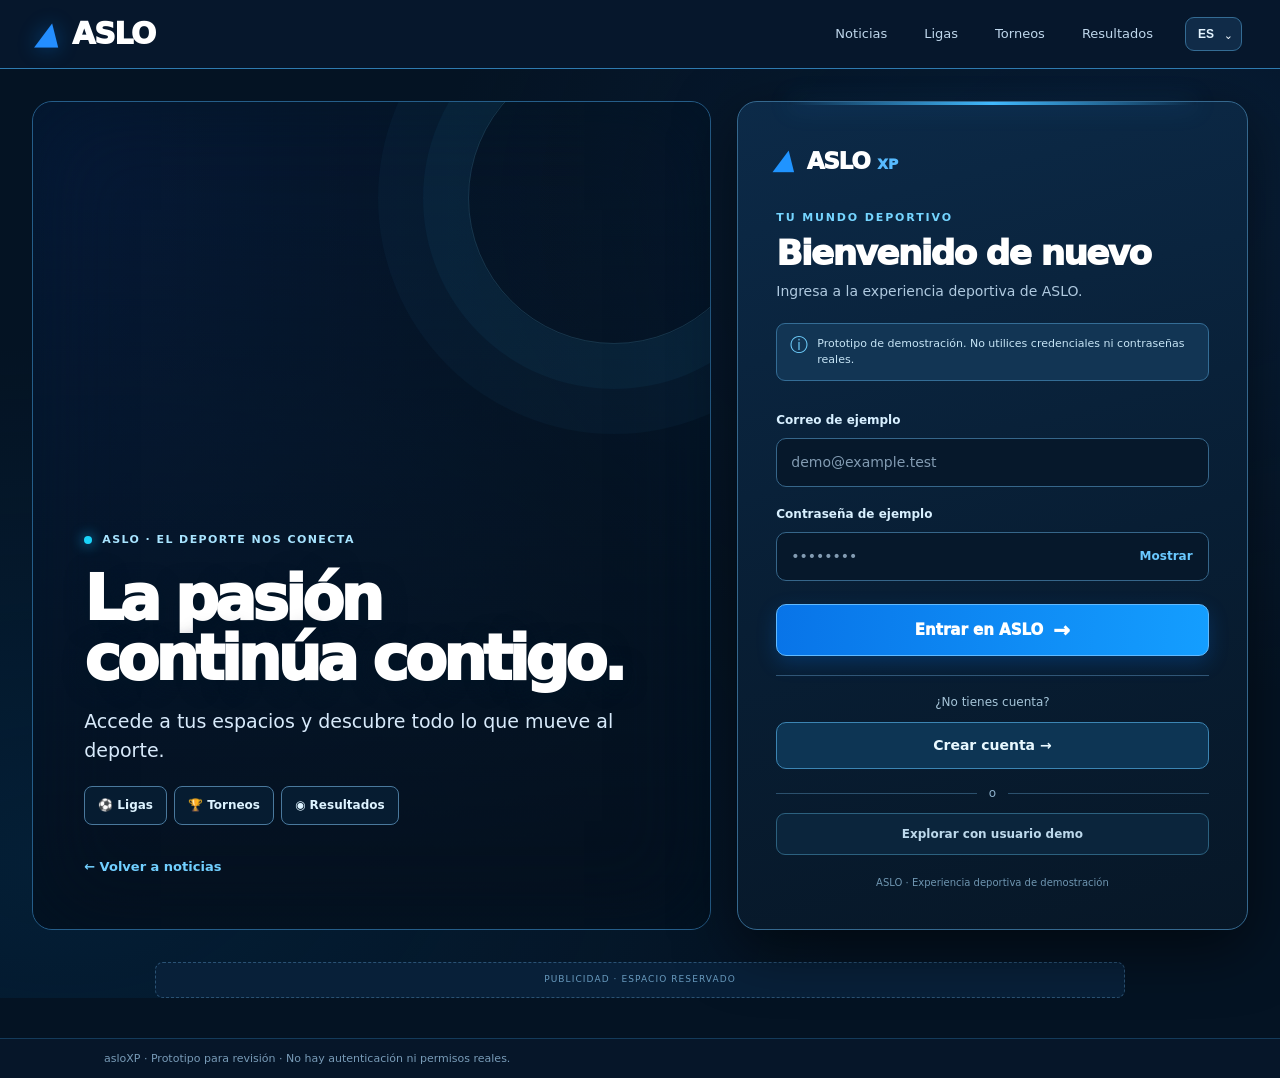
==== acceso.html @ 226b8634 "ui(auth): versionar menu publico unificado en acceso/registro" ====
<!DOCTYPE html><html lang="es"><head><meta charset="utf-8"><meta name="viewport" content="width=device-width,initial-scale=1"><meta name="theme-color" content="#0a1518"><title>asloXP · Iniciar sesión</title><link rel="stylesheet" href="assets/styles.css"><link rel="stylesheet" href="assets/preferences.css?v=6"><link rel="stylesheet" href="assets/auth-v7.css?v=7"></head><body data-page="acceso"><noscript>Este prototipo requiere JavaScript.</noscript><script src="assets/auth-v2.js?v=8"></script></body></html>
---- assets/styles.css ----
:root{color-scheme:dark;--bg:#0a1518;--panel:#15262a;--line:#314347;--muted:#acbec1;--green:#cbfc62;--text:#f7faf9}
*{box-sizing:border-box}body{margin:0;background:var(--bg);color:var(--text);font:15px/1.55 system-ui,-apple-system,Segoe UI,sans-serif}a{color:inherit;text-decoration:none}a:hover{color:var(--green)}button,input{font:inherit}button{cursor:pointer}button:focus-visible,a:focus-visible,input:focus-visible{outline:2px solid var(--green);outline-offset:3px}.shell{max-width:1120px;margin:auto;padding:0 24px}.sitehead{background:#101d20;border-bottom:1px solid var(--line)}.headrow{display:flex;align-items:center;gap:30px;min-height:72px}.brand{font-size:25px;font-weight:900;letter-spacing:-1.2px}.brand i{font-style:normal;color:var(--green)}nav{display:flex;gap:9px}nav a{padding:9px 14px;border-radius:10px;color:var(--muted)}nav a.sel,nav a:hover{color:var(--green);background:#2d412e}.guest{margin-left:auto;color:#bde3c5;font-size:12px;border:1px solid #466450;border-radius:40px;padding:6px 12px}.notice{background:#24352e;color:#ccdec9;padding:7px 0;font-size:12px}.notice b{color:var(--green)}h1,h2,h3{line-height:1.15;letter-spacing:-.03em}h1{font-size:clamp(34px,5vw,58px);margin:12px 0 18px}h2{font-size:27px;margin:0 0 8px}p{color:var(--muted)}.hero{background:radial-gradient(circle at 80% 45%,#294934,#111d20 62%);border-bottom:1px solid var(--line);padding:70px 0}.hero-grid{display:grid;grid-template-columns:1.1fr .9fr;gap:35px;align-items:center}.eyebrow{color:var(--green);font-size:12px;letter-spacing:.16em;font-weight:800;text-transform:uppercase}.hero p{max-width:560px;font-size:17px}.btn{display:inline-block;border:1px solid var(--line);padding:12px 18px;border-radius:12px;font-weight:800;margin:5px 9px 5px 0;background:#1a2a2e}.primary{background:var(--green);border-color:var(--green);color:#142018}.primary:hover{background:#e7ffa4;color:#142018}.score{background:#20382d;border:1px solid #4b7151;border-radius:22px;padding:27px;box-shadow:0 15px 45px #0005}.score .names{display:flex;align-items:center;justify-content:space-between;gap:12px;text-align:center;margin:23px 0}.score strong{font-size:52px;letter-spacing:-.1em;color:white}.score small{color:#bfd2c4}.section{padding:45px 0}.flexhead{display:flex;justify-content:space-between;gap:16px;align-items:end;margin-bottom:24px}.cards{display:grid;grid-template-columns:repeat(3,minmax(0,1fr));gap:18px}.card{display:block;background:var(--panel);border:1px solid var(--line);border-radius:18px;padding:23px;transition:background .15s}.card:hover{background:#20343a}.card h3{margin:8px 0;font-size:19px}.card p{font-size:14px;margin:0 0 15px}.chip{display:inline-block;border-radius:30px;background:#27442c;color:#caffbd;padding:5px 11px;font-size:12px;font-weight:800}.muted{color:var(--muted)}.link{color:var(--green);font-weight:800}.pagehead{padding:45px 0 23px}.crumb{color:var(--muted);font-size:13px;margin-bottom:18px}.crumb a{color:#d8e9e7}.searchbar{display:flex;flex-wrap:wrap;gap:9px;margin:18px 0 20px}.searchbar input{min-width:240px;flex:1;background:#18282c;border:1px solid #506466;border-radius:11px;padding:12px 16px;color:white}.filter{background:#1d2d30;border:1px solid var(--line);color:#c7d3d5;border-radius:24px;padding:9px 13px;font-size:13px}.filter.on{background:#355333;border-color:#71934c;color:var(--green)}.column{display:grid;grid-template-columns:1.4fr .8fr;gap:20px}.panel{background:var(--panel);border:1px solid var(--line);border-radius:17px;padding:23px}.item{display:block;padding:17px 0;border-bottom:1px solid var(--line)}.item:last-child{border-bottom:0}.item h3{margin:6px 0}.tabs{display:flex;gap:2px;border-bottom:1px solid var(--line);overflow:auto}.tabs a{padding:15px 21px;color:#adc2c0;white-space:nowrap}.tabs a.active{color:var(--green);border-bottom:3px solid var(--green)}.tablebox{overflow-x:auto;background:var(--panel);border:1px solid var(--line);border-radius:15px}.standings{border-collapse:collapse;width:100%;white-space:nowrap}.standings th,.standings td{text-align:left;border-bottom:1px solid var(--line);padding:14px}.standings th{font-size:12px;color:#bed0cc}.standings tr:last-child td{border:0}.standings .points{color:var(--green);font-weight:900}.match{display:flex;justify-content:space-between;align-items:center;gap:10px;padding:16px 0;border-bottom:1px solid var(--line)}.match:last-child{border:0}.match b{font-size:19px;color:white}.round{margin-bottom:19px}.foot{border-top:1px solid var(--line);padding:28px 0;color:#b4c9c6;font-size:13px;margin-top:40px}.statline{display:flex;gap:20px;flex-wrap:wrap;margin:18px 0}.statline span{padding:12px 17px;background:#233a35;border:1px solid var(--line);border-radius:12px}.intro{max-width:690px}.empty{border:1px dashed var(--line);border-radius:17px;padding:30px;text-align:center}
@media(max-width:820px){.cards{grid-template-columns:repeat(2,minmax(0,1fr))}.hero-grid,.column{grid-template-columns:1fr}.hero{padding:42px 0}}@media(max-width:560px){.shell{padding:0 16px}.cards{grid-template-columns:1fr}.guest{font-size:0;padding:8px}.guest:after{content:"●";font-size:12px}.headrow{gap:8px}.brand{font-size:21px}nav a{padding:9px;font-size:13px}.hero h1{font-size:38px}.score strong{font-size:35px}.flexhead{display:block}}


/* Registro y navegación por modos: prototipo público. */
.account-actions{display:flex;align-items:center;gap:10px;margin-left:auto;white-space:nowrap}
.loginlink{padding:10px 7px;font-weight:700}.registerlink,.userlink{border-radius:11px;padding:10px 14px;border:1px solid #759f63;font-weight:800;background:#20372b;color:#e8ffc9}.registerlink{background:var(--green);color:#142018}.registerlink:hover{color:#142018;background:#dfff91}.userlink:hover{background:#375444;color:#edffc7}.dot{display:inline-block;width:9px;height:9px;border-radius:100%;background:var(--green);margin-right:6px}.switch-label{color:#acc4ae;font-size:12px;margin-left:8px}.auth-layout{display:grid;grid-template-columns:1fr 440px;gap:55px;align-items:center;padding-top:66px;padding-bottom:68px}.auth-pitch h1{max-width:600px}.auth-pitch p{max-width:560px}.auth-illustration{margin-top:42px;display:flex;gap:16px;align-items:center;flex-wrap:wrap}.auth-illustration p{flex-basis:100%;font-size:13px}.role-illus{background:#203d31;border:1px solid #4b7151;border-radius:18px;padding:23px;font-size:27px}.auth-panel{background:var(--panel);border:1px solid var(--line);border-radius:20px;padding:32px;box-shadow:0 18px 50px #0003}.auth-panel h2{margin-top:12px}.auth-panel form{display:flex;flex-direction:column;gap:10px}.auth-panel label{font-size:13px;color:#d2e4de;font-weight:750;margin-top:11px}.auth-panel input{width:100%;background:#0c1b1d;border:1px solid #526969;color:#fafdf9;border-radius:10px;padding:13px 14px}.auth-panel input::placeholder{color:#72898a}.full{width:100%;text-align:center;margin:15px 0 0}.demo-button{background:#263d35;color:#e8f7e7}.fineprint{font-size:13px;line-height:1.6;color:#a9beb8}.or{display:flex;align-items:center;gap:12px;color:#a5bbb3;margin:16px 0 -4px}.or:before,.or:after{content:"";height:1px;background:var(--line);flex:1}.modes-view,.modeview{padding-bottom:58px}.mode-grid{display:grid;grid-template-columns:repeat(3,minmax(0,1fr));gap:16px;margin:22px 0 30px}.mode-tile{border:1px solid var(--line);background:#16292b;border-radius:18px;padding:24px;min-height:200px;display:flex;flex-direction:column;align-items:flex-start}.mode-tile:hover{border-color:#91b966;background:#203b32}.mode-tile h3{margin:13px 0 6px;font-size:22px}.mode-tile p{margin:0 0 18px;font-size:14px}.mode-tile .link{margin-top:auto}.mode-icon{background:#2b482f;color:var(--green);display:inline-flex;min-width:48px;height:48px;justify-content:center;align-items:center;border-radius:14px;font-size:24px}.other-modes{border-top:1px solid var(--line);padding-top:28px;margin-top:10px}.role-tags{display:flex;flex-wrap:wrap;gap:12px;margin-top:20px}.role-tag{background:#162529;border:1px solid #304246;border-radius:10px;padding:10px 13px;color:#cfddda;font-weight:650}.role-tag small{font-weight:400;color:#9cafaf}.account-bottom{border-top:1px solid var(--line);padding-top:22px;display:flex;gap:10px;align-items:center;flex-wrap:wrap;margin-top:32px}.mode-workspace{border-top:1px solid var(--line);padding-top:34px}.mode-promises .mode-tile{min-height:150px}.preview-tile{opacity:.78}.preview-tile:hover{border-color:var(--line);background:#16292b}.preview-tile h3{font-size:19px}.exit-btn{margin-left:auto}
@media(max-width:950px){.auth-layout{grid-template-columns:1fr 380px;gap:25px}.mode-grid{grid-template-columns:repeat(2,minmax(0,1fr))}.switch-label{display:none}}
@media(max-width:730px){.auth-layout{grid-template-columns:1fr;gap:18px;padding-top:35px}.auth-illustration{display:none}.auth-panel{max-width:520px}.mode-grid{grid-template-columns:1fr 1fr}.headrow{flex-wrap:wrap;gap:8px;justify-content:space-between;padding-top:10px;padding-bottom:10px}.publicnav{order:3;width:100%}.account-actions{margin-left:0}.registerlink,.userlink{padding:8px 10px}.loginlink{padding:6px}}
@media(max-width:520px){.mode-grid{grid-template-columns:1fr}.mode-tile{min-height:160px}.auth-panel{padding:23px}.headrow .brand{font-size:20px}.loginlink,.registerlink,.userlink{font-size:12px}.account-bottom{align-items:stretch;flex-direction:column}}
---- assets/preferences.css ----
/* User account and user preferences */
.sr-only{position:absolute!important;width:1px;height:1px;padding:0;margin:-1px;overflow:hidden;clip:rect(0,0,0,0);white-space:nowrap;border:0}
.account-actions{display:flex;align-items:center;gap:12px;margin-left:auto;min-width:0}
.header-lang select{appearance:none;cursor:pointer;background:#213437;color:#e3f4ec;border:1px solid #456367;border-radius:11px;padding:9px 26px 9px 12px;font-size:12px;font-weight:800}
.header-lang{position:relative}.header-lang:after{position:absolute;right:9px;top:10px;pointer-events:none;content:"⌄";font-size:11px}
.loginlink{padding:10px 5px;white-space:nowrap;font-weight:800}.registerlink{border-radius:11px;padding:10px 14px;background:var(--green);color:#142018!important;white-space:nowrap;font-weight:850}.registerlink:hover{background:#dcff91}
.account-menu{position:relative;min-width:0}.account-trigger{list-style:none;display:flex;align-items:center;gap:9px;padding:6px 10px;background:#20312f;border:1px solid #456158;border-radius:12px;cursor:pointer;max-width:260px}
.account-trigger::-webkit-details-marker{display:none}.account-trigger:hover{background:#304c42}.account-trigger-copy{min-width:0;display:flex;flex-direction:column;text-align:left}.account-trigger-copy strong{overflow:hidden;text-overflow:ellipsis;white-space:nowrap;font-size:13px;max-width:145px}.account-trigger-copy small{color:#bfd4c6;font-size:11px}.avatar{width:38px;height:38px;min-width:38px;display:inline-grid;place-items:center;border-radius:12px;background:#bde96b;color:#172719;font-size:18px;font-weight:900}
.account-popover{position:absolute;top:calc(100% + 10px);right:0;z-index:30;min-width:260px;max-width:90vw;background:#192a2d;border:1px solid #45615c;border-radius:16px;box-shadow:0 18px 60px #0009;padding:8px}.account-popover a,.account-popover button{display:block;text-align:left;padding:11px 13px;border:0;border-radius:10px;width:100%;background:transparent;color:#f0f6f2;font-size:14px;cursor:pointer}.account-popover a:hover,.account-popover button:hover{background:#29433c;color:var(--green)}.account-popover .logout-option{color:#ffcece;border-top:1px solid #40524e;border-radius:0;margin-top:6px}.popover-title{padding:10px;display:flex;gap:11px;align-items:center;border-bottom:1px solid #3a504b;margin-bottom:4px}.popover-title div{display:flex;flex-direction:column;min-width:0}.popover-title strong{overflow:hidden;text-overflow:ellipsis;white-space:nowrap}.popover-title small{font-size:12px;color:#b9c9c4}
.auth-layout{display:grid;grid-template-columns:minmax(0,1fr) 440px;gap:55px;align-items:center;padding-top:65px;padding-bottom:70px}.auth-pitch p{max-width:520px}.auth-illustration{margin-top:45px;display:flex;gap:14px;align-items:center;flex-wrap:wrap}.auth-illustration p{flex-basis:100%;font-size:13px}.role-illus{font-size:28px;background:#1e3832;border:1px solid #4c755e;border-radius:16px;padding:23px}.auth-panel,.settings-main{border:1px solid var(--line);border-radius:18px;background:var(--panel);padding:30px}.auth-panel form{display:flex;flex-direction:column;gap:10px}.auth-panel label,.settings-main label{font-weight:750;font-size:13px;margin-top:12px}.auth-panel input,.settings-main input[type=text],.settings-main input:not([type]){width:100%;background:#0a1b1e;border:1px solid #516b6c;color:#f3fff8;border-radius:10px;padding:12px}.auth-panel input::placeholder{color:#8fa3a3}.full{width:100%;text-align:center;margin:12px 0 0}.fineprint{font-size:13px;line-height:1.6;color:var(--muted)}.demo-button{background:#27443d}.or{display:flex;align-items:center;gap:13px;color:var(--muted);margin:15px 0}.or:before,.or:after{content:"";height:1px;background:var(--line);flex:1}
.modes-view,.modeview,.settings-shell{padding-bottom:50px}.mode-grid{display:grid;grid-template-columns:repeat(3,minmax(0,1fr));gap:17px;margin:20px 0 28px}.mode-tile{border-radius:17px;background:var(--panel);border:1px solid var(--line);padding:22px;display:flex;flex-direction:column;min-height:182px;align-items:flex-start}.mode-tile:hover{background:#263e39;border-color:#89aa66}.mode-tile h3{margin:12px 0 6px;font-size:21px}.mode-tile p{margin:0 0 14px}.mode-tile .link{margin-top:auto}.mode-icon{background:#355139;color:var(--green);border-radius:12px;padding:12px;min-width:48px;text-align:center;font-size:22px}.other-modes{border-top:1px solid var(--line);padding-top:27px}.role-tags{display:flex;gap:9px;flex-wrap:wrap;margin-top:20px}.role-tag{padding:9px 12px;border:1px solid var(--line);border-radius:10px;background:var(--panel);font-weight:650}.role-tag small{color:var(--muted)}.account-bottom{border-top:1px solid var(--line);margin-top:30px;padding-top:22px;display:flex;gap:10px;align-items:center;flex-wrap:wrap}.mode-workspace{border-top:1px solid var(--line);padding-top:28px}.mode-promises .mode-tile{min-height:145px}.preview-tile{opacity:.79}.preview-tile:hover{border-color:var(--line);background:var(--panel)}
.settings-grid{display:grid;grid-template-columns:235px minmax(0,1fr);gap:22px;margin-bottom:50px}.settings-tabs{display:flex;flex-direction:column;gap:6px}.settings-tabs a{padding:15px 18px;border-radius:13px;border:1px solid transparent;display:flex;justify-content:space-between;align-items:center}.settings-tabs a.selected{background:#274438;border-color:#557c59;color:var(--green)}.settings-main{min-height:360px}.settings-main h2{margin-top:11px}.profile-preview{display:flex;gap:14px;align-items:center;background:#1e3330;border:1px solid #354f49;border-radius:14px;padding:15px;margin:20px 0}.profile-preview div{display:flex;flex-direction:column}.profile-preview small{color:var(--muted)}.avatar.large{width:54px;height:54px;font-size:23px}.settings-main form{max-width:400px;display:flex;flex-direction:column;gap:8px}.pref-choices{display:grid;gap:11px;border:0;padding:16px 0;margin:0}.pref-choices legend{font-weight:800}.pref-option{display:flex;align-items:center;gap:11px;border:1px solid var(--line);border-radius:13px;padding:16px;cursor:pointer;background:#203431}.pref-option:has(input:checked){border-color:#bbef74;background:#304936}.pref-option input{accent-color:#9ad54a;width:18px;height:18px}.security-warning{background:#382d2c;border:1px solid #755148;border-radius:12px;padding:15px;color:#ffd6be;margin:20px 0}.security-line{display:flex;justify-content:space-between;align-items:center;gap:15px;padding:18px 0;border-bottom:1px solid var(--line)}.security-line p{margin:6px 0 0}.security-line button{border:1px solid var(--line);border-radius:9px;background:#253438;padding:9px;color:#9eadad;cursor:not-allowed}.settings-main #pref-feedback{font-size:13px;color:var(--green);margin-top:14px}
/* Light palette overrides for the existing static demo */
html[data-theme=light]{color-scheme:light;--bg:#f4f7f4;--panel:#fff;--line:#cbd8d0;--muted:#546a64;--green:#1a7040;--text:#132e26}
html[data-theme=light] body{background:var(--bg);color:var(--text)}
html[data-theme=light] p,html[data-theme=light] .muted,html[data-theme=light] .fineprint{color:#546a64}
html[data-theme=light] .sitehead{background:#fff;border-color:#d6e0d8}
html[data-theme=light] .notice{background:#e4f1e8;color:#3f5a4b}
html[data-theme=light] nav a,html[data-theme=light] .crumb,html[data-theme=light] .crumb a{color:#355549}
html[data-theme=light] nav a.sel,html[data-theme=light] nav a:hover{background:#e0eedf;color:#125c32}
html[data-theme=light] .card:hover,html[data-theme=light] .mode-tile:hover{background:#e8f3ec}
html[data-theme=light] .hero{background:radial-gradient(circle at 80% 45%,#d9f1dc,#eef5ef 65%);border-color:#cbd8d0}
html[data-theme=light] .score{background:#e1f1e5;border:1px solid #a2c7ab;box-shadow:0 15px 45px #17492c15}
html[data-theme=light] .score strong,html[data-theme=light] .match b{color:#173b2b}
html[data-theme=light] .score small,html[data-theme=light] .role-tag{color:#38594a}
html[data-theme=light] .chip{background:#e0f0d7;color:#286335}
html[data-theme=light] .btn{background:#fff;color:#205d3b;border-color:#b7cfc1}
html[data-theme=light] .btn.primary,html[data-theme=light] .registerlink{background:#176d3c;color:#fff!important}
html[data-theme=light] .btn.primary:hover,html[data-theme=light] .registerlink:hover{background:#155a34}
html[data-theme=light] .link,html[data-theme=light] .eyebrow{color:#176d3c}
html[data-theme=light] .account-trigger{background:#edf4ed;color:#183a28;border-color:#bfd0c2}
html[data-theme=light] .account-trigger:hover{background:#dcebdd}
html[data-theme=light] .account-trigger-copy small{color:#566f5e}
html[data-theme=light] .account-popover{background:#fff;border-color:#ccd8ce;box-shadow:0 20px 70px #20492b29}
html[data-theme=light] .account-popover a,html[data-theme=light] .account-popover button{color:#224936}
html[data-theme=light] .account-popover a:hover,html[data-theme=light] .account-popover button:hover{background:#edf5ec}
html[data-theme=light] .account-popover .logout-option{color:#a03232;border-color:#d5ded7}
html[data-theme=light] .popover-title{border-color:#d5ded7}
html[data-theme=light] .popover-title small{color:#617568}
html[data-theme=light] .header-lang select{background:#fff;color:#214c33;border-color:#bfd1c4}
html[data-theme=light] .avatar{background:#176d3c;color:white}
html[data-theme=light] .auth-panel input,html[data-theme=light] .settings-main input[type=text]{background:#f8fbf8;border-color:#b5cbbd;color:#1c3428}
html[data-theme=light] .auth-panel input::placeholder{color:#637a6d}
html[data-theme=light] .role-illus,html[data-theme=light] .mode-icon{background:#e1efe5;color:#186c3e;border-color:#b3d3b6}
html[data-theme=light] .role-tag,html[data-theme=light] .profile-preview,html[data-theme=light] .pref-option{background:#f5faf5;color:#214b32;border-color:#cedfd0}
html[data-theme=light] .pref-option:has(input:checked){background:#e1f4df;border-color:#18834b}
html[data-theme=light] .settings-tabs a.selected{background:#e1f0e4;color:#176b3e;border-color:#accbb4}
html[data-theme=light] .security-warning{background:#fff0e6;color:#87452e;border-color:#e3c7b8}
html[data-theme=light] .security-line button{background:#e9efea;color:#66766b}
html[data-theme=light] .searchbar input{background:#fff;color:#173526;border-color:#b7ccbc}
html[data-theme=light] .filter{background:#fff;color:#3c5847;border-color:#cbd8d0}
html[data-theme=light] .filter.on{background:#ddefd9;border-color:#8dbb8e;color:#205a30}
html[data-theme=light] .foot{border-color:#d7e3d8;color:#536c5b}
html[data-theme=light] .standings th,html[data-theme=light] .standings td{border-color:#dee8e0;color:#344d40}
html[data-theme=light] .standings .points{color:#147642}
html[data-theme=light] .statline span{background:#edf6ef;border-color:#c1d4c5}
@media(max-width:950px){.mode-grid{grid-template-columns:repeat(2,minmax(0,1fr))}.auth-layout{grid-template-columns:1fr 380px;gap:24px}.account-trigger-copy{display:none}}
@media(max-width:760px){.headrow{flex-wrap:wrap;gap:8px;padding-top:8px;padding-bottom:8px}.publicnav{order:3;width:100%;justify-content:flex-start}.account-actions{margin-left:auto}.settings-grid{grid-template-columns:1fr}.settings-tabs{flex-direction:row;overflow:auto;gap:4px}.settings-tabs a{flex-shrink:0;padding:10px 14px}.auth-layout{grid-template-columns:1fr;gap:24px;padding:28px 0}.auth-illustration{display:none}}
@media(max-width:530px){.shell{padding-left:14px;padding-right:14px}.mode-grid{grid-template-columns:1fr}.auth-panel,.settings-main{padding:20px}.registerlink,.loginlink{padding:8px;font-size:12px}.account-trigger{padding:4px;gap:4px}.account-trigger .avatar{height:31px;width:31px;min-width:31px}.header-lang select{padding:7px 24px 7px 8px}.account-actions{gap:6px}.security-line{align-items:flex-start;flex-direction:column}.settings-tabs{margin-right:-14px}}

/* Account conversion: registration is intentionally offered inside sign-in, not in the public header. */
.auth-create-account{margin-top:20px;padding-top:18px;border-top:1px solid var(--line);display:flex;flex-direction:column;gap:8px}
.auth-create-account .fineprint{margin:0}
.auth-register-btn{display:inline-flex;align-items:center;justify-content:center;min-height:44px;width:100%;border:1px solid #72b698;border-radius:11px;background:#1b3e37;color:#e8fff0;font-size:14px;font-weight:850;text-decoration:none}
.auth-register-btn:hover{background:#285d4a;color:#fff}
html[data-theme=light] .auth-register-btn{border-color:#49966f;background:#e5f2e9;color:#1b623b}
html[data-theme=light] .auth-register-btn:hover{background:#d4e9da;color:#14522e}
---- assets/auth-v7.css ----
/* ASLO sports design system — isolated authentication screens (v7).
   Public login/registration use the same cinematic navy/blue visual language as visitor pages.
   Forms are demo-only; no authentication backend is installed. */
body.aslo-auth-v7{
  --auth-bg:#051326;--auth-panel:#0a2038;--auth-border:#2a5a83;--auth-blue:#128aff;--auth-soft:#b5cee2;
  background:#041323;color:#f2faff;color-scheme:dark;
}
body.aslo-auth-v7 .sitehead{
  background:#06172c;border-bottom:1px solid #2e7bb0;position:relative;z-index:15;
}
body.aslo-auth-v7 .sitehead .headrow{max-width:1450px;min-height:68px;gap:18px;padding:8px clamp(16px,3vw,38px)}
body.aslo-auth-v7 .sitehead .brand{
  font-size:clamp(24px,2.5vw,30px);font-weight:920;letter-spacing:-.045em;color:#fff;
  white-space:nowrap;
}
body.aslo-auth-v7 .sitehead .brand:hover{color:white}
.aslo-auth-header-icon{color:#248eff;display:inline-block;transform:skew(-14deg);margin-right:4px;font-size:29px;text-shadow:0 0 20px #008bff66}
body.aslo-auth-v7 .sitehead .publicnav{margin-left:auto}
body.aslo-auth-v7 .sitehead .publicnav a{color:#bfd7ec;background:transparent;font-size:13px}
body.aslo-auth-v7 .sitehead .publicnav a:hover{color:#fff;background:#184468}
body.aslo-auth-v7 .sitehead .account-actions{margin-left:0}
body.aslo-auth-v7 .sitehead .loginlink{display:none}
body.aslo-auth-v7 .header-lang select{background:#102b48;border:1px solid #346c94;color:#e4f4ff;border-radius:9px}
body.aslo-auth-v7 .notice{display:none}
body.aslo-auth-v7 main{min-height:calc(100vh - 140px);background:radial-gradient(ellipse at 90% 15%,#12386848,transparent 44%),radial-gradient(ellipse at 5% 85%,#03416f3f,transparent 46%),#041323}
body.aslo-auth-v7 .foot{background:#061629;border-top:1px solid #143b5b;color:#789bb7;padding:11px 0}
body.aslo-auth-v7 .foot .shell{font-size:11px}
.aslo-auth-stage{
  width:min(1490px,100%);min-height:min(770px,calc(100svh - 125px));margin:auto;
  padding:clamp(16px,2.5vw,35px);display:grid;
  grid-template-columns:minmax(0,1.05fr) minmax(390px,.79fr);
  gap:clamp(14px,2vw,28px);align-items:stretch;
}
.aslo-auth-scene{
  position:relative;isolation:isolate;overflow:hidden;border:1px solid #255d89;
  border-radius:20px;min-height:650px;display:flex;align-items:flex-end;padding:clamp(26px,4vw,58px);
  background-image:linear-gradient(180deg,#04112213 10%,#0514257a 40%,#04101eF5 97%),
    linear-gradient(90deg,#071e43b0,transparent 82%),
    url('https://images.unsplash.com/photo-1522778119026-d647f0596c20?auto=format&fit=crop&w=1500&q=82');
  background-size:cover;background-position:center;
}
.aslo-auth-scene:before{
  content:"";position:absolute;inset:0;z-index:-1;pointer-events:none;
  box-shadow:inset 0 0 90px #001526a0;
}
.aslo-auth-scene:after{
  content:"";position:absolute;right:-50px;top:-50px;width:290px;height:290px;border:1px solid #6fd2ff2b;border-radius:50%;
  box-shadow:0 0 0 45px #38b4fc0c,0 0 0 90px #38b4fc09;
}
.aslo-auth-scene-inner{position:relative;z-index:1;width:min(620px,100%)}
.aslo-auth-kicker{display:inline-flex;align-items:center;gap:10px;letter-spacing:.13em;font-size:11px;color:#a8e4ff;font-weight:900;margin-bottom:20px}
.aslo-auth-kicker-dot{background:#1ad4fa;width:8px;height:8px;border-radius:50%;box-shadow:0 0 13px #13b7ff}
.aslo-auth-scene h1{font-size:clamp(42px,4.8vw,78px);line-height:.99;letter-spacing:-.064em;font-weight:1000;color:#fff;margin:0 0 17px;text-shadow:0 5px 22px #001526}
.aslo-auth-scene p{font-size:clamp(14px,1.5vw,19px);max-width:560px;line-height:1.5;color:#d8eafb;margin:0 0 22px}
.aslo-auth-scene-highlights{display:flex;gap:7px;flex-wrap:wrap}
.aslo-auth-scene-highlights span{display:inline-flex;align-items:center;gap:5px;background:#071f35dd;border:1px solid #4a799d;color:#ddf3ff;border-radius:8px;padding:9px 13px;font-size:12px;font-weight:780;backdrop-filter:blur(5px)}
.aslo-auth-back{display:inline-flex;margin-top:32px;align-items:center;font-size:13px;color:#71cfff!important;font-weight:840;gap:5px}
.aslo-auth-back:hover{text-decoration:underline}
.aslo-auth-card{
  background:linear-gradient(165deg,#0c2a48 0%,#081e34 55%,#071727 100%);
  border:1px solid #35688e;border-radius:20px;padding:clamp(24px,3vw,49px);
  align-self:center;box-shadow:0 18px 60px #0008;position:relative;
}
.aslo-auth-card:before{content:"";position:absolute;height:3px;left:10%;right:10%;top:0;background:linear-gradient(90deg,transparent,#41baff,transparent);box-shadow:0 0 24px #349cff6b}
.aslo-auth-brand{font-weight:940;font-size:23px;letter-spacing:-.055em;color:#fff;margin-bottom:28px}
.aslo-auth-brand-mark{font-size:26px;display:inline-block;margin-right:5px;color:#2094ff;transform:skew(-14deg)}
.aslo-auth-brand-suffix{color:#57bbff;font-size:14px;letter-spacing:0;margin-left:1px}
.aslo-auth-eyebrow{font-size:11px;color:#75d5ff;letter-spacing:.17em;font-weight:900;margin-bottom:9px}
.aslo-auth-card h2{font-size:clamp(28px,2.7vw,42px);line-height:1.06;letter-spacing:-.052em;color:#fff;font-weight:960;margin:0 0 10px}
.aslo-auth-description{font-size:14px;color:#afc9df;margin:0 0 20px}
.aslo-auth-demo-alert{display:flex;align-items:start;gap:9px;padding:12px 13px;background:#123554;border:1px solid #346d96;border-radius:9px;color:#c6e4f5;font-size:11px;line-height:1.45;margin-bottom:20px}
.aslo-auth-demo-alert span{font-size:18px;line-height:1;color:#70d1ff}
.aslo-auth-form{display:flex;flex-direction:column;gap:8px}
.aslo-auth-form>label{margin-top:10px;font-size:12px;font-weight:850;color:#d8f0ff}
.aslo-auth-form>input,.aslo-auth-password>input{
  display:block;min-height:49px;border:1px solid #36668a;border-radius:10px;width:100%;
  background:#06182b;color:#fff;padding:13px 14px;font-size:14px;outline:none;box-shadow:none;
}
.aslo-auth-form input::placeholder{color:#829bb2}
.aslo-auth-form input:focus-visible{border-color:#55bdff;box-shadow:0 0 0 3px #0d9dff27}
.aslo-auth-password{position:relative;display:flex;align-items:center}
.aslo-auth-password>input{padding-right:89px}
.aslo-auth-password button{position:absolute;right:7px;border:0;background:transparent;padding:9px;color:#6ac9ff;font-size:12px;font-weight:850;cursor:pointer}
.aslo-auth-password button:focus-visible{outline:2px solid #83d0ff;outline-offset:1px;border-radius:5px}
.aslo-auth-submit{
  width:100%;display:flex;align-items:center;justify-content:center;gap:10px;min-height:52px;
  margin-top:15px;background:linear-gradient(95deg,#0874e8,#149eff);border:1px solid #61baff;border-radius:10px;
  box-shadow:0 7px 20px #007af53b;color:#fff;font-size:15px;font-weight:940;cursor:pointer;
}
.aslo-auth-submit:hover{background:linear-gradient(95deg,#0964c4,#2da9fa);box-shadow:0 9px 24px #0089ff52}
.aslo-auth-submit span{font-size:20px}
.aslo-auth-alt{margin-top:19px;padding-top:17px;border-top:1px solid #315675}
.aslo-auth-alt p{margin:0 0 10px;font-size:12px;color:#a6c5d9;text-align:center}
.aslo-auth-secondary{
  display:flex;align-items:center;justify-content:center;min-height:47px;width:100%;background:#0d3554;color:#e9f9ff!important;
  font-size:14px;font-weight:890;text-decoration:none;border:1px solid #3c85b3;border-radius:10px;
}
.aslo-auth-secondary:hover{background:#154f7d;border-color:#6acbff}
.aslo-auth-demo-entry{margin-top:15px}
.aslo-auth-divider{display:flex;align-items:center;gap:12px;color:#8fb2cd;font-size:12px;margin-bottom:10px}
.aslo-auth-divider:before,.aslo-auth-divider:after{content:"";height:1px;background:#2b506d;flex:1}
.aslo-auth-demo-entry button{width:100%;border:1px solid #2c617f;border-radius:9px;padding:11px;background:#0b253c;color:#bdd9ec;font-size:12px;font-weight:780;cursor:pointer}
.aslo-auth-demo-entry button:hover{color:#fff;background:#184464}
.aslo-auth-card-footer{font-size:10px;text-align:center;color:#6f96b1;margin-top:20px}
.aslo-auth-safe-ad{width:min(970px,calc(100% - 40px));margin:0 auto 35px;padding:10px;border:1px dashed #2a5274;border-radius:8px;text-align:center;color:#699bbf;background:#082039;font-size:9px;letter-spacing:.12em}
body.aslo-auth-v7 a:focus-visible,body.aslo-auth-v7 button:focus-visible,body.aslo-auth-v7 select:focus-visible{outline:3px solid #9be3ff;outline-offset:2px}
@media(max-width:1000px){
 .aslo-auth-stage{grid-template-columns:minmax(0,.92fr) minmax(0,1fr);gap:13px;padding:15px}
 .aslo-auth-scene{min-height:620px;padding:22px;background-position:54% center}
 .aslo-auth-scene h1{font-size:clamp(36px,4vw,56px)}
 .aslo-auth-card{padding:26px}
}
@media(max-width:720px){
 body.aslo-auth-v7 .sitehead .headrow{min-height:56px;padding:7px 15px}
 body.aslo-auth-v7 .sitehead .brand{font-size:25px}
 body.aslo-auth-v7 .sitehead .publicnav{display:none}
 body.aslo-auth-v7 .sitehead .account-actions{margin-left:auto}
 body.aslo-auth-v7 .foot{padding:8px 0}
 .aslo-auth-stage{display:flex;flex-direction:column;min-height:0;padding:0 0 15px;gap:0}
 .aslo-auth-scene{
   min-height:177px;padding:24px 18px;border:0;border-radius:0 0 14px 14px;
   background-position:center 40%;background-image:linear-gradient(90deg,#041123d9,#071b3a5e),linear-gradient(0deg,#041123f7,transparent 90%),
     url('https://images.unsplash.com/photo-1522778119026-d647f0596c20?auto=format&fit=crop&w=900&q=70');
 }
 .aslo-auth-kicker{font-size:9px;margin-bottom:10px;letter-spacing:.1em}
 .aslo-auth-scene h1{font-size:clamp(29px,7.5vw,43px);letter-spacing:-.052em;line-height:1.04;margin-bottom:7px;max-width:350px}
 .aslo-auth-scene p{font-size:12px;line-height:1.4;margin-bottom:0;max-width:355px}
 .aslo-auth-scene-highlights,.aslo-auth-back{display:none}
 .aslo-auth-card{width:calc(100% - 26px);margin:-9px auto 0;padding:21px 18px 20px;border-radius:14px;align-self:center;box-shadow:0 12px 38px #0008}
 .aslo-auth-brand{display:none}
 .aslo-auth-eyebrow{font-size:10px}
 .aslo-auth-card h2{font-size:29px;margin:0 0 6px}
 .aslo-auth-description{font-size:12px;margin-bottom:12px}
 .aslo-auth-demo-alert{margin-bottom:13px;font-size:10px;padding:8px 10px}
 .aslo-auth-form{gap:5px}
 .aslo-auth-form>label{font-size:12px;margin-top:8px}
 .aslo-auth-form>input,.aslo-auth-password>input{min-height:44px;padding:10px 12px}
 .aslo-auth-password>input{padding-right:86px}
 .aslo-auth-submit{min-height:47px;margin-top:12px}
 .aslo-auth-alt{margin-top:13px;padding-top:13px}
 .aslo-auth-alt p{margin-bottom:8px}
 .aslo-auth-secondary{min-height:43px}
 .aslo-auth-demo-entry{margin-top:12px}
 .aslo-auth-card-footer{margin-top:13px}
 .aslo-auth-safe-ad{margin:3px auto 18px;width:calc(100% - 26px)}
}
@media(max-width:380px){.aslo-auth-scene{min-height:158px}.aslo-auth-scene h1{font-size:27px}.aslo-auth-card{padding:17px 14px}.aslo-auth-demo-alert{font-size:10px}}
@media(prefers-reduced-motion:reduce){body.aslo-auth-v7 *{animation:none!important;transition:none!important}}
/* Light mode still retains sports blue branding and good form contrast. */
html[data-theme=light] body.aslo-auth-v7{background:#e7f1fb;color:#173e64;color-scheme:light}
html[data-theme=light] body.aslo-auth-v7 main{background:radial-gradient(ellipse at 10% 90%,#b8d4f5,transparent 50%),#e7f1fb}
html[data-theme=light] body.aslo-auth-v7 .sitehead{background:#fff;border-color:#b0cce2}
html[data-theme=light] body.aslo-auth-v7 .sitehead .brand{color:#164468}
html[data-theme=light] body.aslo-auth-v7 .sitehead .publicnav a{color:#325a79}
html[data-theme=light] body.aslo-auth-v7 .sitehead .header-lang select{background:#edf7ff;color:#214b68;border-color:#8dbbdd}
html[data-theme=light] body.aslo-auth-v7 .foot{background:#e4eff9;color:#45708e}
html[data-theme=light] .aslo-auth-card{background:#fff;border-color:#b4d0e7;box-shadow:0 12px 35px #2c678828}
html[data-theme=light] .aslo-auth-card h2{color:#103657}
html[data-theme=light] .aslo-auth-brand{color:#174064}
html[data-theme=light] .aslo-auth-eyebrow{color:#0865bd}
html[data-theme=light] .aslo-auth-description{color:#4d7290}
html[data-theme=light] .aslo-auth-demo-alert{background:#e7f4ff;border-color:#bbdbf2;color:#365f7d}
html[data-theme=light] .aslo-auth-form>label{color:#244e6b}
html[data-theme=light] .aslo-auth-form>input,html[data-theme=light] .aslo-auth-password>input{background:#f3f9ff;border-color:#aac5db;color:#173650}
html[data-theme=light] .aslo-auth-form input::placeholder{color:#69869c}
html[data-theme=light] .aslo-auth-alt{border-top-color:#c8dded}
html[data-theme=light] .aslo-auth-alt p{color:#536e84}
html[data-theme=light] .aslo-auth-secondary{background:#e9f4ff;border-color:#9fc4e0;color:#154d76!important}
html[data-theme=light] .aslo-auth-secondary:hover{background:#d5edff}
html[data-theme=light] .aslo-auth-divider{color:#6988a2}
html[data-theme=light] .aslo-auth-divider:before,html[data-theme=light] .aslo-auth-divider:after{background:#c0d7e9}
html[data-theme=light] .aslo-auth-demo-entry button{background:#e5f1f9;color:#2c5674;border-color:#b9d5e9}
html[data-theme=light] .aslo-auth-card-footer{color:#7296ae}
html[data-theme=light] .aslo-auth-safe-ad{background:#dcecf8;color:#4c7a9f;border-color:#adc7dc}
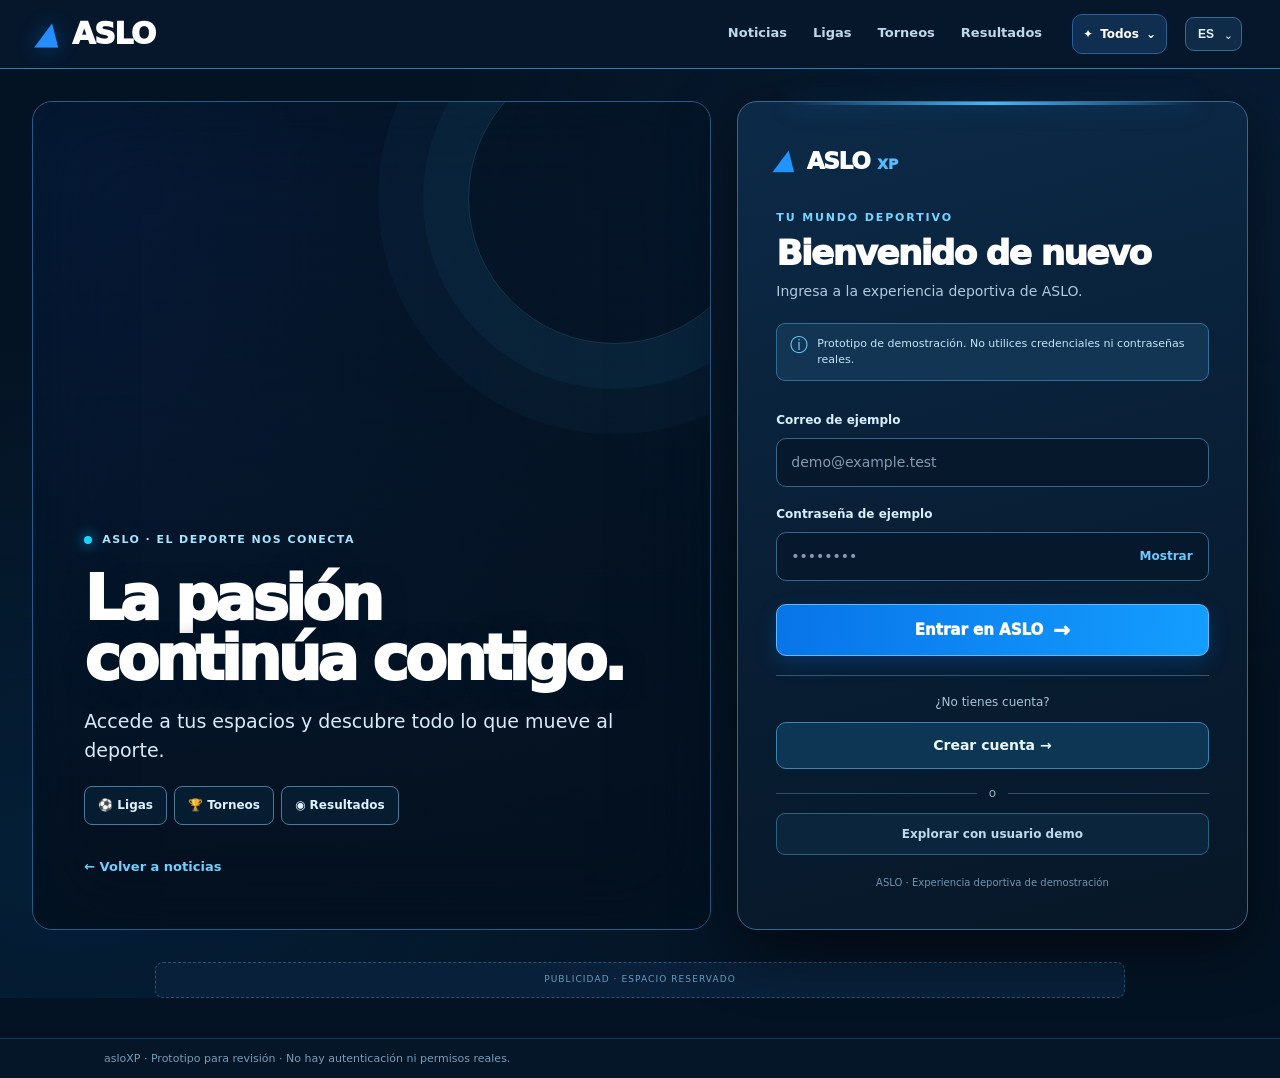
==== commit a5c77443: "fix(auth): restaurar navegacion visitante, menu desplegable mobile y barra inferior en acceso.html" ====
--- a/acceso.html
+++ b/acceso.html
@@ -1 +1 @@
-<!DOCTYPE html><html lang="es"><head><meta charset="utf-8"><meta name="viewport" content="width=device-width,initial-scale=1"><meta name="theme-color" content="#0a1518"><title>asloXP · Iniciar sesión</title><link rel="stylesheet" href="assets/styles.css"><link rel="stylesheet" href="assets/preferences.css?v=6"><link rel="stylesheet" href="assets/auth-v7.css?v=7"></head><body data-page="acceso"><noscript>Este prototipo requiere JavaScript.</noscript><script src="assets/auth-v2.js?v=8"></script></body></html>+<!DOCTYPE html><html lang="es"><head><meta charset="utf-8"><meta name="viewport" content="width=device-width,initial-scale=1"><meta name="theme-color" content="#0a1518"><title>asloXP · Iniciar sesión</title><link rel="stylesheet" href="assets/styles.css"><link rel="stylesheet" href="assets/preferences.css?v=6"><link rel="stylesheet" href="assets/visitor-v4.css?v=5"><link rel="stylesheet" href="assets/visitor-v5.css?v=6"><link rel="stylesheet" href="assets/auth-v7.css?v=9"></head><body data-page="acceso"><noscript>Este prototipo requiere JavaScript.</noscript><script src="assets/auth-v2.js?v=8"></script><script src="assets/visitor-nav.js?v=7"></script></body></html>
--- a/assets/visitor-v4.css
+++ b/assets/visitor-v4.css
@@ -0,0 +1,176 @@
+
+/* asloXP – visitante v4. Versión de prototipado basada en la referencia visual aprobada.
+   Todos los datos son simulados. El diseño de tarjetas está compuesto de elementos HTML reales. */
+body.v4-visitor{--v4-dark:#041020;--v4-panel:#071a2c;--v4-edge:#21476b;--v4-blue:#168bff;--v4-green:#b8ff68;--v4-muted:#a2b7d0;background:#051221;color:#f6fbff}
+body.v4-visitor .sitehead{background:#05162be9;backdrop-filter:blur(17px);position:sticky;top:0;z-index:40;border-bottom:1px solid #2373b9}
+body.v4-visitor .headrow{max-width:none;min-height:63px;padding:7px clamp(16px,2.2vw,38px);gap:clamp(9px,1.5vw,25px)}
+body.v4-visitor .brand{font-size:clamp(22px,2vw,31px);white-space:nowrap;letter-spacing:-1.3px;color:white}
+.v4-logo{display:inline-block;color:#2b99ff;font-size:30px;vertical-align:-3px;line-height:1;transform:skew(-14deg);margin-right:4px;text-shadow:0 0 24px #1583fa7c}
+body.v4-visitor .publicnav{gap:0;align-items:center}
+body.v4-visitor .publicnav a{font-size:clamp(12px,.95vw,15px);color:#e0e9f9;font-weight:750;padding:13px 13px 12px;border-radius:0;white-space:nowrap;border-bottom:2px solid transparent}
+body.v4-visitor .publicnav a:hover,body.v4-visitor .publicnav a.sel{background:#163b5a43;color:white;border-bottom-color:#31a5ff}
+body.v4-visitor .account-actions{gap:8px;margin-left:0;white-space:nowrap}
+body.v4-visitor .loginlink{white-space:nowrap;background:#142b48;border:1px solid #2966a6;padding:9px 14px;border-radius:9px;color:white}
+body.v4-visitor .registerlink{background:#5ef58a;color:#0a2b29!important;border:1px solid #78ffc7;padding:10px 12px;border-radius:9px;box-shadow:0 0 14px #5eff8e36}
+body.v4-visitor .header-lang select{background:#0e2844;color:#eefaff;border-color:#224f73}
+body.v4-visitor .notice{font-size:10px;padding:4px clamp(16px,2.2vw,38px);background:#091d30;color:#b5d0e3;border:0}
+body.v4-visitor .notice .shell{padding:0;max-width:100%}
+body.v4-visitor .notice b{color:#5ceeb6}
+body.v4-visitor .foot{margin:0;background:#061629}
+body.v4-visitor main{min-height:80vh}
+body.v4-visitor a:focus-visible,body.v4-visitor button:focus-visible,body.v4-visitor select:focus-visible{outline:3px solid #b5ff77;outline-offset:2px}
+.v4-root{padding:clamp(9px,1vw,16px) clamp(15px,1.8vw,30px) 30px;background:radial-gradient(ellipse at 12% 0%,#193c7022,transparent 55%),radial-gradient(ellipse at 82% 40%,#09357038,transparent 60%),linear-gradient(165deg,#071226,#051525 55%,#041527);color:#f7fbff;font-family:system-ui,-apple-system,Segoe UI,sans-serif;overflow-x:clip;line-height:1.35}
+.v4-root button,.v4-root a{transition:background .18s,color .18s,border-color .18s,transform .24s,box-shadow .24s}
+.v4-root button{font:inherit;cursor:pointer}
+.v4-root a{text-decoration:none;color:inherit}
+.v4-header-tools{margin-left:auto;display:flex;gap:9px;align-items:center;min-width:0}
+.v4-search{border:1px solid #23537a;border-radius:9px;background:#0b2541;display:flex;align-items:center;padding:9px 11px;gap:8px;max-width:200px;min-width:135px;color:#b0c5db}
+.v4-search span{font-size:22px;line-height:.6}.v4-search input{width:100%;background:none;border:0;color:#e8f6ff;outline:0!important;font-size:12px}
+.v4-search input::placeholder{color:#7d9cb5}
+.v4-geo-slot{min-width:0}
+.v4-location{position:relative;z-index:43}
+#v4-change-location{display:flex;gap:5px;align-items:center;border:1px solid #234664;background:#0b2843;border-radius:10px;color:#e2f0fa;padding:9px 11px;max-width:260px;min-height:38px;cursor:pointer;white-space:nowrap}
+#v4-change-location>span{color:#66ffaf;font-size:19px}#v4-change-location small{display:none}
+#v4-change-location strong{overflow:hidden;text-overflow:ellipsis;font-size:11px;font-weight:750}#v4-change-location u{color:#46c5ff;font-size:11px;white-space:nowrap}
+#v4-change-location:hover{background:#153752}
+.v4-location-pop{position:absolute;top:calc(100% + 12px);right:0;max-width:90vw;width:315px;background:#0c233e;box-shadow:0 18px 45px #000a;border:1px solid #40719c;border-radius:13px;padding:17px;z-index:44}
+.v4-location-pop>strong{font-size:14px;color:white}.v4-location-pop label{display:flex;flex-direction:column;gap:6px;margin-top:13px;color:#d5e8fa;font-size:12px;font-weight:700}
+.v4-location-pop select{padding:10px;background:#061b32;border:1px solid #3a5d79;border-radius:6px;color:white;max-width:100%}
+.v4-location-pop p{font-size:11px;color:#a2b9cd}
+.v4-sports-menu{position:relative;z-index:43}.v4-sports-menu summary{list-style:none;display:flex;align-items:center;gap:7px;padding:10px;border:1px solid #296096;border-radius:10px;background:#102e4f;cursor:pointer;color:white;font-size:12px;font-weight:800;white-space:nowrap}
+.v4-sports-menu summary::-webkit-details-marker{display:none}
+.v4-sports-menu summary:hover{background:#1b4770}
+.v4-sport-menu-inner{position:absolute;top:calc(100% + 12px);right:0;background:#0a2239;border:1px solid #326fa1;padding:13px;border-radius:12px;box-shadow:0 17px 40px #000b;width:min(320px,90vw);display:grid;grid-template-columns:1fr 1fr;gap:8px}
+.v4-sport-menu-title{grid-column:1/-1;color:#a9cbe9;font-size:12px;font-weight:850}
+.v4-sport-menu-inner button,.v4-sport-row button{display:flex;gap:8px;align-items:center;background:#112f50;color:white;border:1px solid #2b547c;border-radius:10px;padding:11px;font-size:12px;font-weight:700;text-align:left}
+.v4-sport-menu-inner button.selected,.v4-sport-row button.selected{background:#194a78;border-color:#67bbff;box-shadow:inset 0 0 10px #55bbff35}
+.v4-sport-menu-inner button:hover,.v4-sport-row button:hover{background:#245786}
+.v4-theme{border:1px solid #28547b;background:#102742;color:#fff;border-radius:9px;padding:6px 9px;font-size:20px}
+.v4-theme:hover{background:#24537d}
+.v4-sponsor-zone{margin-bottom:13px}
+.v4-sponsor-header{display:flex;align-items:center;justify-content:space-between;gap:18px;padding:2px 3px 9px}
+.v4-sponsor-header>div:first-child{display:flex;gap:13px;align-items:baseline}
+.v4-sponsor-header strong{font-size:13px;font-weight:900;letter-spacing:.07em;color:#d6ecff}
+.v4-sponsor-header span{font-size:10px;color:#839dbb}
+.v4-carousel-controls{display:flex;align-items:center;gap:12px}
+.v4-carousel-controls button{border:1px solid #2f6791;background:#0b2c4c;border-radius:100%;width:30px;height:30px;font-size:21px;color:#effdff;line-height:1}
+.v4-carousel-controls button:hover{background:#1965a4;transform:scale(1.08)}
+.v4-carousel-dots{display:flex;gap:5px;align-items:center}
+.v4-carousel-dots i{width:8px;height:8px;border-radius:50%;background:#345573}
+.v4-carousel-dots i.active{background:#54baff;box-shadow:0 0 9px #35cfff}
+.v4-sponsor-cards{display:grid;grid-template-columns:repeat(4,minmax(0,1fr));gap:8px}
+.v4-sponsor{position:relative;isolation:isolate;overflow:hidden;display:flex;flex-direction:column;align-items:flex-start;justify-content:flex-end;min-height:clamp(138px,12.3vw,207px);background-image:linear-gradient(90deg,#020b13dc,#02132570 68%,#040a15a4),var(--photo);background-position:center;background-size:cover;border:1px solid #4974a3;border-radius:11px;padding:clamp(11px,1.2vw,20px)}
+.v4-sponsor:before{content:"";position:absolute;inset:0;background:linear-gradient(180deg,#00294d1c,transparent 35%,#000a14b5);z-index:-1}
+.v4-sponsor:hover{transform:translateY(-4px);border-color:#7fd8ff;box-shadow:0 12px 25px #0008}
+.v4-sponsor.v4-orange{border-bottom:2px solid #f9ca76}.v4-sponsor.v4-blue{border-bottom:2px solid #6bcaff}.v4-sponsor.v4-red{border-bottom:2px solid #f56e64}.v4-sponsor.v4-green{border-bottom:2px solid #9af98d}
+.v4-sponsor-top{position:absolute;top:10px;left:12px;color:#dbeaff;font-size:9px;letter-spacing:.06em;text-shadow:0 2px 5px black}
+.v4-sponsor-brand{font-size:clamp(26px,2.5vw,44px);font-weight:1000;letter-spacing:-.07em;color:#fff;text-shadow:0 3px 12px #000}
+.v4-sponsor-copy{font-size:clamp(12px,1.3vw,20px);font-weight:950;letter-spacing:-.04em;text-transform:uppercase;color:#faffff;text-shadow:0 2px 7px #000}
+.v4-sponsor-cta{background:#ecfaff;border-radius:6px;color:#0a233a;font-size:10px;letter-spacing:.02em;font-weight:950;padding:8px 11px;margin-top:11px}
+.v4-sport-row:not([hidden]){display:flex;gap:5px;overflow-x:auto;padding:8px;background:#0c2745;border-radius:8px;margin-bottom:12px}
+.v4-sport-row button{white-space:nowrap}
+.v4-main-grid{display:grid;grid-template-columns:minmax(0,1.85fr) minmax(0,2.25fr) minmax(180px,.72fr);gap:10px;min-height:342px}
+.v4-hero-slot{min-width:0}
+.v4-hero-news{min-height:355px;display:flex;flex-direction:column;justify-content:flex-end;position:relative;isolation:isolate;background-image:linear-gradient(180deg,#00122509 10%,#001225a0 63%,#03111f 98%),var(--hero-photo);background-size:cover;background-position:center;border:1px solid #315f8b;border-radius:12px;overflow:hidden}
+.v4-hero-news:before{content:"";position:absolute;inset:0;background:linear-gradient(90deg,#071e2a72,transparent 70%);z-index:-1}
+.v4-news-sport{position:absolute;top:16px;left:16px;padding:6px 9px;background:#da263d;color:white;border-radius:5px;font-size:11px;font-weight:900;letter-spacing:.08em}
+.v4-hero-news-content{padding:clamp(15px,2vw,30px);padding-bottom:22px}
+.v4-hero-badge{display:inline-block;background:#e92b36;color:white;font-size:10px;letter-spacing:.08em;font-weight:900;padding:5px 9px;border-radius:4px;margin-bottom:8px}
+.v4-hero-news h1{font-size:clamp(25px,2.4vw,41px);font-weight:970;line-height:1.04;letter-spacing:-.052em;margin:0 0 8px;color:#fff;text-shadow:0 3px 12px #06111f}
+.v4-hero-news p{color:#e1f1ff;font-size:clamp(11px,1vw,15px);line-height:1.4;margin:0 0 12px}
+.v4-read-news{background:#086be0;border:1px solid #3990ff;border-radius:7px;color:white;padding:11px 17px;font-size:12px;font-weight:900}
+.v4-read-news:hover{background:#1692ff}
+.v4-hero-dots{position:absolute;display:flex;gap:5px;right:14px;bottom:18px}
+.v4-hero-dots button{background:#5c738a;width:20px;height:4px;border:0;padding:0;border-radius:8px}
+.v4-hero-dots button.active{background:#36baff;width:31px;box-shadow:0 0 8px #2ec5ff}
+.v4-live-slot{display:grid;grid-template-columns:1fr 1fr;gap:10px;min-width:0}
+.v4-match-block{background:#07192a;border:1px solid #264867;border-radius:10px;padding:13px;min-width:0;overflow:hidden}
+.v4-panel-title,.v4-section-title{display:flex;gap:10px;align-items:center;justify-content:space-between;margin-bottom:9px}
+.v4-panel-title h2{font-size:clamp(15px,1.1vw,20px);margin:0;font-weight:900;color:#f5faff;letter-spacing:-.025em}
+.v4-panel-title a,.v4-section-title>a,.v4-section-title>button{font-size:11px;color:#35adff;white-space:nowrap;background:transparent;border:0}
+.v4-live-tag{padding:4px 7px;background:#dd233f;color:#fff;font-size:9px;font-weight:900;border-radius:4px;white-space:nowrap}
+.v4-final-tag{padding:4px 7px;background:#496078;color:#fff;font-size:9px}
+.v4-match-list{display:grid;gap:8px}
+.v4-match{padding:11px 9px;display:block;background:linear-gradient(125deg,#092342,#0a1a30);border:1px solid #1d4a72;border-radius:8px;min-height:88px}
+.v4-match:hover{background:#133a62;border-color:#4eabec;transform:translateX(2px)}
+.v4-match-meta{display:flex;justify-content:space-between;gap:7px;align-items:center;color:#94b1cf;font-size:10px;margin-bottom:15px}
+.v4-match-meta .onair{color:#f25c68;font-weight:950}
+.v4-match-body{display:grid;grid-template-columns:minmax(0,1fr) auto minmax(0,1fr);gap:7px;align-items:center}
+.v4-match-body b{font-size:clamp(10px,.8vw,13px);color:#e6f4ff;overflow-wrap:anywhere}
+.v4-match-body b:last-child{text-align:right}
+.v4-match-body strong{font-weight:960;font-size:clamp(15px,1.3vw,24px);color:white;white-space:nowrap}
+.v4-none{color:#91b7cf;font-size:12px}
+.v4-side-ad{position:relative;overflow:hidden;min-height:340px;border:1px solid #3e719f;border-radius:10px;background-image:linear-gradient(180deg,#09213922,#010b19ed),url('https://images.unsplash.com/photo-1542291026-7eec264c27ff?auto=format&fit=crop&w=600&q=72');background-size:cover;background-position:center}
+.v4-ad-label{position:absolute;right:13px;top:12px;color:#d6e8f5;font-size:10px}
+.v4-side-ad-copy{position:absolute;bottom:14px;left:14px;right:14px}
+.v4-side-ad-copy>b{color:#89dcff;font-size:11px;font-weight:850}
+.v4-side-ad-copy h3{font-size:clamp(21px,1.85vw,31px);line-height:.94;color:white;letter-spacing:-.06em;margin:12px 0}
+.v4-side-ad-copy p{font-size:11px;color:#e8ecf5}
+.v4-side-ad-copy>span{display:inline-block;background:#eaf7ff;color:#0f2842;font-size:10px;font-weight:950;border-radius:5px;padding:8px 10px}
+.v4-featured-row{margin-top:11px}
+.v4-featured-match{background:linear-gradient(96deg,#0a3656,#0d253c,#0d202f);border:1px solid #277a9c;border-radius:9px;min-height:66px;padding:11px 20px;display:flex;gap:17px;align-items:center;justify-content:space-between;flex-wrap:wrap}
+.v4-featured-kicker{font-weight:900;color:#6acaff;font-size:12px;letter-spacing:.08em}
+.v4-featured-values{display:flex;gap:24px;align-items:center}
+.v4-featured-values span{font-size:14px;font-weight:900;max-width:150px}
+.v4-featured-values strong{font-size:24px;font-weight:1000;color:white;white-space:nowrap}
+.v4-featured-match small{font-size:11px;color:#b5d4e5}
+.v4-featured-ctrl{display:flex;align-items:center;gap:12px;color:#b4cbe0;font-size:11px}
+.v4-featured-ctrl button{border:1px solid #2c6a9f;border-radius:7px;background:#0e3656;color:white;font-size:19px;width:28px;height:28px}
+.v4-featured-ctrl button:hover{background:#195e91}
+.v4-secondary-grid{display:grid;grid-template-columns:minmax(0,3.6fr) minmax(270px,1.15fr);gap:11px;margin-top:11px}
+.v4-news-section,.v4-results-aside,.v4-leagues{padding:12px 15px;border-radius:11px;background:#071829;border:1px solid #274b72;min-width:0}
+.v4-section-title h2{font-size:clamp(16px,1.3vw,20px);font-weight:930;letter-spacing:-.03em;color:white;margin:0}
+.v4-news-grid{display:grid;grid-template-columns:repeat(5,minmax(0,1fr));gap:10px}
+.v4-news-card{display:flex;flex-direction:column;align-items:stretch;text-align:left;min-width:0;overflow:hidden;background:#0a2137;color:#f1f9ff;border:1px solid #2b5777;border-radius:9px;padding:0;min-height:200px}
+.v4-news-card:hover{transform:translateY(-5px);border-color:#56b5ef;box-shadow:0 15px 22px #0006}
+.v4-news-card-photo{height:clamp(92px,9vw,150px);width:100%;background-image:linear-gradient(0deg,#09213f5b,transparent 70%),var(--card-photo);background-position:center;background-size:cover;position:relative}
+.v4-news-card-photo>span{position:absolute;bottom:6px;left:6px;background:#eb2939;color:white;font-size:9px;font-weight:900;padding:4px 5px;border-radius:4px}
+.v4-news-card h3{font-size:clamp(11px,.93vw,15px);font-weight:900;line-height:1.2;color:white;letter-spacing:-.015em;margin:9px 9px 5px;flex:1}
+.v4-news-card>small{font-size:10px;color:#96b1ce;margin:3px 9px 10px}
+.v4-results-aside>.v4-match{margin-bottom:8px;min-height:65px}
+.v4-leagues{margin-top:12px}
+.v4-leagues-row{display:grid;grid-template-columns:repeat(5,minmax(0,1fr));gap:9px}
+.v4-league-chip{min-height:105px;display:grid;grid-template-columns:90px minmax(0,1fr) auto;gap:8px;background:#0d253b;border:1px solid #315876;border-radius:8px;overflow:hidden;align-items:center;padding-right:7px}
+.v4-league-chip:hover{background:#153858;border-color:#68b8e9}
+.v4-league-image{height:100%;min-height:105px;background-image:linear-gradient(0deg,#0613242d,transparent),var(--league-photo);background-size:cover;background-position:center}
+.v4-league-chip div:nth-child(2){display:flex;flex-direction:column;gap:6px;min-width:0}
+.v4-league-chip b{font-size:clamp(11px,.85vw,13px);line-height:1.12;color:#eff7ff}
+.v4-league-chip small{font-size:10px;color:#acc2d9}
+.v4-league-chip span{font-size:10px;color:#65eaf5}
+.v4-league-chip i{font-style:normal;color:#47baf5}
+.v4-bottom-ad{margin-top:12px;min-height:91px;position:relative;overflow:hidden;border:1px solid #3d7298;border-radius:8px;background-image:linear-gradient(90deg,#020d18ea 10%,#06182ec0 52%,#091b2b87),url('https://images.unsplash.com/photo-1574629810360-7efbbe195018?auto=format&fit=crop&w=1800&q=60');background-size:cover;background-position:center}
+.v4-bottom-ad>span{position:absolute;left:15px;top:8px;color:#b7cfe0;font-size:9px}
+.v4-bottom-ad>div{display:flex;gap:35px;justify-content:center;align-items:center;padding:22px 20px}
+.v4-bottom-ad b{font-size:20px;color:#fff;white-space:nowrap}.v4-bottom-ad em{font-style:normal;color:#4adffc}
+.v4-bottom-ad strong{font-size:clamp(18px,2vw,32px);font-weight:950;letter-spacing:-.05em;color:white}
+.v4-bottom-ad small{font-size:11px;color:#a9c9d5;max-width:330px}
+.v4-demo-caption{margin-top:18px;font-size:10px;color:#7babc9;text-align:center;letter-spacing:.07em}
+.v4-story-backdrop{position:fixed;inset:0;background:#020a16d8;z-index:150;display:flex;align-items:center;justify-content:center;padding:20px}
+.v4-story-modal{background:#0a2139;border:1px solid #3977a6;box-shadow:0 25px 70px #000c;position:relative;border-radius:12px;max-width:640px;max-height:90vh;overflow:auto}
+.v4-story-photo{width:100%;height:230px;background-position:center;background-size:cover}
+.v4-story-body{padding:24px;color:white}
+.v4-story-body>span{color:#58caff;text-transform:uppercase;font-size:12px;font-weight:900}
+.v4-story-body h2{font-size:30px;letter-spacing:-.05em;line-height:1.08}
+.v4-story-body p{color:#c0d7e9}
+.v4-story-body small{color:#8fb0c9}
+#v4-close-story{position:absolute;right:12px;top:12px;border:0;background:#0c253baa;border-radius:50%;width:38px;height:38px;color:white;font-size:28px}
+@media(min-width:1700px){.v4-root{padding-left:45px;padding-right:45px}.v4-hero-news{min-height:400px}.v4-side-ad{min-height:400px}}
+@media(max-width:1350px){.v4-search{display:none}.v4-main-grid{grid-template-columns:minmax(0,1.4fr) minmax(0,1.6fr)}.v4-side-ad{display:none}.v4-secondary-grid{grid-template-columns:minmax(0,2.2fr) minmax(230px,.8fr)}.v4-leagues-row{grid-template-columns:repeat(3,minmax(0,1fr))}.v4-hero-news{min-height:360px}}
+@media(max-width:1100px){.v4-sponsor-cards{grid-template-columns:repeat(2,minmax(0,1fr))}.v4-main-grid{grid-template-columns:1fr}.v4-hero-news{min-height:370px}.v4-live-slot{grid-template-columns:1fr 1fr}.v4-news-grid{grid-template-columns:repeat(3,minmax(0,1fr))}.v4-secondary-grid{grid-template-columns:1fr}.v4-results-aside{display:grid;grid-template-columns:repeat(3,minmax(0,1fr));gap:10px}.v4-results-aside .v4-section-title{grid-column:1/-1}.v4-leagues-row{grid-template-columns:repeat(3,minmax(0,1fr))}body.v4-visitor .headrow{flex-wrap:wrap}}
+@media(max-width:740px){body.v4-visitor .headrow{justify-content:space-between;flex-wrap:wrap;gap:4px 8px}body.v4-visitor .publicnav{order:3;width:100%;overflow:auto;display:flex}body.v4-visitor .publicnav a{padding:10px;font-size:12px}.v4-header-tools{margin-left:0}.v4-geo-slot{display:none}.v4-sponsor-cards{grid-template-columns:1fr}.v4-sponsor{min-height:195px}.v4-sponsor-header>div:first-child{display:flex;flex-direction:column;gap:1px}.v4-sponsor-header span{font-size:9px}.v4-main-grid{display:block}.v4-hero-news{min-height:355px}.v4-live-slot{grid-template-columns:1fr 1fr;margin-top:10px}.v4-match-block{padding:9px}.v4-match-body{grid-template-columns:1fr;gap:4px;text-align:center}.v4-match-body b:last-child{text-align:center}.v4-match-meta{margin-bottom:7px}.v4-match{min-height:90px}.v4-featured-match{gap:10px}.v4-featured-values span{font-size:12px}.v4-featured-values{gap:8px}.v4-featured-values strong{font-size:20px}.v4-secondary-grid{display:block}.v4-news-grid{grid-template-columns:repeat(2,minmax(0,1fr))}.v4-results-aside{margin-top:12px;grid-template-columns:1fr}.v4-leagues-row{grid-template-columns:1fr 1fr}.v4-bottom-ad>div{gap:10px;flex-wrap:wrap}.v4-league-chip{grid-template-columns:60px 1fr auto}.v4-league-image{min-height:95px}.v4-bottom-ad strong{font-size:20px}}
+@media(max-width:480px){.v4-root{padding:8px 11px 22px}.v4-sponsor{min-height:190px}.v4-sponsor-brand{font-size:39px}.v4-sponsor-copy{font-size:19px}.v4-sponsor-header strong{font-size:11px}.v4-sponsor-header span{font-size:8px}.v4-hero-news{min-height:360px}.v4-hero-news h1{font-size:29px}.v4-panel-title h2{font-size:14px}.v4-leagues-row{grid-template-columns:1fr}.v4-league-chip{grid-template-columns:80px 1fr auto}.v4-news-grid{gap:6px}.v4-news-card-photo{height:110px}.v4-news-card h3{font-size:12px}.v4-geo-slot{display:none}.v4-featured-match{justify-content:center;text-align:center}}
+@media(prefers-reduced-motion:reduce){.v4-root *, .v4-root *:before,.v4-root *:after{transition-duration:0ms!important;animation:none!important}}
+html[data-theme=light] body.v4-visitor{--v4-dark:#e2ebf4;--v4-panel:#fff;--v4-edge:#bad1e6;--v4-muted:#4c647a;background:#e6eff7}
+html[data-theme=light] .v4-root{background:#e7f2fc;color:#132c46}
+html[data-theme=light] .v4-news-section,html[data-theme=light] .v4-results-aside,html[data-theme=light] .v4-leagues{background:#f6fbff;border-color:#aec8de}
+html[data-theme=light] .v4-section-title h2{color:#15344a}
+html[data-theme=light] .v4-match-block{background:#f6fbff;border-color:#aec8de}
+html[data-theme=light] .v4-match{background:#eef6fc;border-color:#abc8db}
+html[data-theme=light] .v4-match-body b,html[data-theme=light] .v4-match-body strong{color:#203951}
+html[data-theme=light] .v4-match-meta{color:#4d7185}
+html[data-theme=light] .v4-league-chip{background:#e4f3fc;border-color:#b1d0e9}
+html[data-theme=light] .v4-league-chip b{color:#17456e}
+html[data-theme=light] .v4-league-chip small{color:#466a83}
+html[data-theme=light] .v4-news-card{background:#e6f2fc}
+html[data-theme=light] .v4-news-card h3{color:#152f49}
+html[data-theme=light] .v4-sponsor-header strong{color:#18354b}
--- a/assets/visitor-v5.css
+++ b/assets/visitor-v5.css
@@ -0,0 +1,67 @@
+
+/* Visitor v5: unify all public screens; mobile compact header + fixed bottom navigation */
+.v5-root{min-height:70vh;background:radial-gradient(ellipse at 14% 1%,#143b652a,transparent 50%),#061627;padding:0 0 38px;color:#f5faff}
+.v5-hero{min-height:clamp(260px,27vw,400px);position:relative;display:flex;align-items:flex-end;overflow:hidden;padding:clamp(36px,5vw,78px) clamp(18px,3vw,60px);background-image:linear-gradient(90deg,#041327ed 5%,#05213dc4 52%,#092b468a),var(--v5-photo);background-position:center;background-size:cover;border-bottom:1px solid #2d6292}
+.v5-hero>div{position:relative;z-index:1;max-width:1100px}.v5-hero>div>span{font-size:12px;font-weight:900;letter-spacing:.18em;color:#5ee0fa}.v5-hero h1{font-size:clamp(38px,5.6vw,80px);font-weight:980;letter-spacing:-.065em;line-height:1.02;margin:15px 0;color:white}
+.v5-hero p{font-size:clamp(14px,1.4vw,19px);color:#dbedff;max-width:720px;margin:0}.v5-watermark{position:absolute;right:4%;top:16%;color:#c1f2ff12;letter-spacing:-.07em;font-size:clamp(90px,15vw,240px);font-weight:1000;white-space:nowrap}.v5-watermark strong{color:#76deff21}
+.v5-content{padding:20px clamp(15px,2vw,32px) 40px}.v5-crumb{display:flex;align-items:center;flex-wrap:wrap;gap:9px;font-size:12px;color:#abc8df;margin:8px 0 25px}.v5-crumb a{color:#52bfff}.v5-crumb a:hover{text-decoration:underline}
+.v5-section-head{display:flex;align-items:end;justify-content:space-between;gap:15px;margin-bottom:22px}.v5-section-head>div>span{font-size:11px;color:#6cc7ff;font-weight:900;letter-spacing:.15em}.v5-section-head h2{font-size:clamp(23px,2.7vw,38px);letter-spacing:-.04em;font-weight:950;color:white;margin:5px 0}.v5-section-head>a{font-size:12px;color:#43baff;white-space:nowrap}
+.v5-columns{display:grid;grid-template-columns:minmax(0,1fr) minmax(210px,18%);gap:16px;align-items:start}
+.v5-card-grid{display:grid;grid-template-columns:repeat(3,minmax(0,1fr));gap:15px}.v5-photo-card{display:block;overflow:hidden;border-radius:12px;border:1px solid #265b82;background:#0b2237;color:#f2faff;transition:transform .2s,border-color .2s}.v5-photo-card:hover{transform:translateY(-5px);border-color:#61c7ff}
+.v5-photo{height:clamp(160px,14vw,250px);background-image:linear-gradient(0deg,#07172774,transparent 70%),var(--v5-img);background-size:cover;background-position:center;position:relative}.v5-photo>span{position:absolute;bottom:11px;left:12px;background:#086ec9;border:1px solid #52bfff;color:white;padding:6px 9px;border-radius:5px;font-size:10px;font-weight:850;letter-spacing:.045em}
+.v5-card-info{padding:17px}.v5-card-info>small{font-size:11px;color:#accbdf}.v5-card-info h3{font-size:clamp(19px,1.7vw,27px);line-height:1.13;letter-spacing:-.035em;color:#fff;min-height:52px;margin:10px 0 20px}.v5-card-info>div{display:flex;justify-content:space-between;gap:15px;align-items:center;border-top:1px solid #31536b;padding-top:12px;font-size:11px;color:#6ac7ff}.v5-card-info>div b{font-size:22px;color:#69d3ff}
+.v5-filters{display:flex;align-items:center;gap:11px;flex-wrap:wrap;padding:16px;border:1px solid #284d71;background:#0a2037;border-radius:12px;margin-bottom:20px}.v5-search{display:flex;align-items:center;gap:12px;background:#091e32;border:1px solid #3c6e90;border-radius:8px;flex:1;min-width:220px;padding:8px 14px}.v5-search span{font-size:25px;color:#79cfff}.v5-search input{background:none;color:white;border:0;outline:0;width:100%;padding:6px 0}.v5-filters>label:nth-child(2){display:flex;gap:9px;align-items:center;color:#c9e7f6;font-size:12px}.v5-filters select{background:#0c2842;border:1px solid #396f93;color:white;border-radius:7px;padding:10px}.v5-filters small{color:#93b9d4;font-size:11px}
+.v5-ad{position:relative;min-height:340px;overflow:hidden;border:1px solid #38749a;border-radius:12px;background-image:linear-gradient(180deg,#09234055,#051324e9),url('https://images.unsplash.com/photo-1542291026-7eec264c27ff?auto=format&fit=crop&w=500&q=70');background-size:cover;background-position:center}.v5-ad>small{position:absolute;top:12px;right:12px;font-size:9px;color:#d5f3ff}.v5-ad>div{position:absolute;bottom:20px;left:17px;right:17px}.v5-ad b{font-size:25px;color:white}.v5-ad i{font-style:normal;color:#59d5ff}.v5-ad p{font-size:12px;color:#daecff}
+.v5-panels{display:grid;grid-template-columns:repeat(2,minmax(0,1fr));align-items:start;gap:16px}.v5-panel{min-width:0;padding:18px;background:#0a233b;border:1px solid #2b6084;border-radius:12px}.v5-panel h3{font-size:clamp(17px,1.5vw,23px);color:white;margin:0 0 17px}.v5-panel>a{display:block}.v5-panel>a:hover{background:#12385b}.v5-fixture{display:grid;grid-template-columns:minmax(0,1fr) auto minmax(0,1fr);gap:13px;align-items:center;border-top:1px solid #284d70;padding:16px 4px;color:#f1faff}.v5-fixture>span{display:flex;flex-direction:column;gap:7px;min-width:0}.v5-fixture>span:last-child{text-align:right}.v5-fixture>span b{font-size:13px;overflow-wrap:anywhere}.v5-fixture small{font-size:11px;color:#8baec8}.v5-fixture>strong{font-size:22px;color:#78deff;white-space:nowrap}
+.v5-table-scroller{overflow-x:auto}.v5-table-scroller table{min-width:550px;width:100%;border-collapse:collapse;color:white;font-size:13px;text-align:left}.v5-table-scroller th,.v5-table-scroller td{padding:13px 10px;border-bottom:1px solid #2b5270}.v5-table-scroller th{font-size:11px;color:#abc3dc}.v5-table-scroller .v5-points{color:#85e1ff;font-weight:900}.v5-footnote{font-size:11px;color:#a3bad0;margin-top:14px}
+.v5-tabs{display:flex;overflow:auto;gap:5px;margin:6px 0 25px;border-bottom:1px solid #2d567c}.v5-tabs a{padding:15px 18px;border-bottom:3px solid transparent;font-weight:820;color:#b9d4e3;white-space:nowrap}.v5-tabs a.active{background:#103553;color:#77caff;border-bottom-color:#2699ee}.v5-tabs a:hover{background:#193e61}
+.v5-empty{padding:35px;color:#b6cbdd;border:1px dashed #3b6684;border-radius:9px}.v5-bottom-ad{margin:0 clamp(15px,2vw,32px);padding:22px;text-align:center;border:1px solid #28638d;border-radius:10px;font-size:11px;letter-spacing:.12em;color:#7fc8ee;background:#0b2036}
+.v5-mobile-hamburger,.v5-mobile-menu,.v5-bottomnav,.v5-menu-backdrop,.v5-mobile-account-link{display:none}
+@media(max-width:1350px){.v5-card-grid{grid-template-columns:repeat(2,minmax(0,1fr))}.v5-columns{grid-template-columns:minmax(0,1fr) 220px}}
+@media(max-width:960px){.v5-columns{grid-template-columns:1fr}.v5-ad{min-height:145px;background-position:center 60%}.v5-ad>div{max-width:450px}.v5-ad p{margin:5px 0 0}}
+@media(max-width:760px){
+ body.v4-visitor .sitehead{top:0;position:sticky;z-index:80}
+ body.v4-visitor .headrow{display:flex!important;min-height:57px!important;height:57px!important;padding:6px 14px!important;justify-content:space-between;align-items:center;flex-wrap:nowrap!important;gap:5px!important}
+ body.v4-visitor .headrow>.publicnav,body.v4-visitor .headrow>.account-actions,body.v4-visitor .headrow>.v4-header-tools{display:none!important}
+ body.v4-visitor .headrow>.brand{font-size:25px!important;max-width:170px;min-width:0;white-space:nowrap}
+ body.v4-visitor .notice{display:none}
+ body.v4-visitor .foot{padding-bottom:calc(82px + env(safe-area-inset-bottom))}
+ body.v4-visitor main{padding-bottom:calc(75px + env(safe-area-inset-bottom))}
+ .v5-mobile-account-link{display:inline-flex;align-items:center;justify-content:center;margin-left:auto;flex-shrink:0;min-height:41px;border:1px solid #3a83bc;border-radius:10px;padding:8px 14px;background:#1173cf;color:#fff!important;font-size:13px;font-weight:900;white-space:nowrap;text-decoration:none}
+ .v5-mobile-account-link:hover,.v5-mobile-account-link:focus-visible{background:#2487e7}
+ .v5-mobile-avatar{display:inline-grid;place-items:center;width:27px;height:27px;border-radius:8px;background:#abf287;color:#102b24;font-weight:950;font-size:15px}
+ .v5-mobile-account-link:not(.v5-mobile-login){padding:6px;background:#123e59}
+ .v5-mobile-hamburger{display:flex;margin-left:0;align-items:center;gap:8px;justify-content:center;background:#102c4b;border:1px solid #378bcb;color:white;min-width:45px;height:42px;border-radius:10px;font-size:24px;cursor:pointer}
+ .v5-mobile-hamburger span:last-child{font-size:11px}
+ .v5-mobile-menu{display:block;position:fixed;z-index:85;top:61px;right:10px;left:10px;max-height:min(75vh,650px);overflow-y:auto;background:#081d34;border:1px solid #3984b7;border-radius:15px;padding:17px;box-shadow:0 20px 60px #000b;color:white}
+ .v5-mobile-menu[hidden],.v5-menu-backdrop[hidden]{display:none}
+ .v5-menu-backdrop{display:block;position:fixed;inset:57px 0 0;background:#00101db5;z-index:83}
+ .v5-mobile-menu>h2{font-size:18px;margin:0 0 13px;color:#fff}
+ .v5-menu-grid{display:grid;grid-template-columns:repeat(2,minmax(0,1fr));gap:8px}
+ .v5-menu-grid>button{display:flex;align-items:center;gap:8px;border:1px solid #2b6089;background:#102c4b;padding:11px;border-radius:9px;color:#e8faff;font-size:12px;font-weight:760;text-align:left}
+ .v5-menu-grid>button[aria-pressed=true]{border-color:#56c0ff;background:#1e4d72}
+ .v5-menu-grid>button>span{font-size:22px}
+ .v5-menu-section{padding:14px 0;border-top:1px solid #2f5576;margin-top:14px}
+ .v5-menu-section>label{display:flex;align-items:center;justify-content:space-between;gap:12px;font-size:13px;color:#d8eafd;font-weight:800;margin:10px 0}
+ .v5-menu-section select{background:#0d2a46;border:1px solid #376f95;border-radius:8px;color:white;padding:10px;min-width:135px}
+ .v5-menu-section>button,.v5-menu-section>a{display:flex;align-items:center;justify-content:center;text-align:center;border:1px solid #3676a5;padding:12px;border-radius:9px;background:#153e60;color:white;font-size:13px;font-weight:900;width:100%;margin-top:8px}
+ .v5-menu-section .v5-menu-primary{background:#42dd81;color:#06371e;border-color:#68ffa5}
+ .v5-bottomnav{position:fixed;z-index:75;display:grid;grid-template-columns:repeat(4,1fr);bottom:0;left:0;right:0;height:calc(64px + env(safe-area-inset-bottom));padding-bottom:env(safe-area-inset-bottom);background:#061a31f5;backdrop-filter:blur(16px);border-top:1px solid #3a7caa;box-shadow:0 -5px 25px #0007}
+ .v5-bottomnav a{color:#a9c6e0;display:flex;flex-direction:column;align-items:center;justify-content:center;gap:3px;font-size:10px;font-weight:850;text-decoration:none;border-top:3px solid transparent}
+ .v5-bottomnav a>span{font-size:21px;line-height:1.1}
+ .v5-bottomnav a.active{border-color:#1b9bff;background:#163d5b;color:white}
+ .v5-hero{min-height:230px;padding:36px 20px}
+ .v5-hero h1{font-size:clamp(34px,8vw,53px)}
+ .v5-hero p{font-size:14px}
+ .v5-content{padding:17px 12px 35px}
+ .v5-card-grid{grid-template-columns:repeat(2,minmax(0,1fr));gap:9px}
+ .v5-photo{height:145px}
+ .v5-card-info{padding:12px}
+ .v5-card-info h3{font-size:17px;min-height:55px}
+ .v5-section-head{align-items:flex-start;gap:15px}
+ .v5-section-head h2{font-size:26px}
+ .v5-panels{grid-template-columns:1fr}
+ .v5-tabs a{padding:12px}
+ .v5-bottom-ad{margin:0 12px 15px}
+}
+@media(max-width:440px){.v5-card-grid{grid-template-columns:1fr}.v5-photo{height:195px}.v5-card-info h3{min-height:0}.v5-hero h1{font-size:38px}.v5-menu-grid{grid-template-columns:1fr 1fr}}
--- a/assets/auth-v7.css
+++ b/assets/auth-v7.css
@@ -173,3 +173,40 @@
 html[data-theme=light] .aslo-auth-demo-entry button{background:#e5f1f9;color:#2c5674;border-color:#b9d5e9}
 html[data-theme=light] .aslo-auth-card-footer{color:#7296ae}
 html[data-theme=light] .aslo-auth-safe-ad{background:#dcecf8;color:#4c7a9f;border-color:#adc7dc}
+
+/* D-105: auth screens retain the same visitor navigation as all public pages. */
+body.aslo-auth-v7 .sitehead .publicnav{gap:2px;margin-left:auto;align-items:center}
+body.aslo-auth-v7 .sitehead .publicnav a{font-weight:760;padding:11px 12px;border-radius:0;border-bottom:2px solid transparent;white-space:nowrap}
+body.aslo-auth-v7 .sitehead .publicnav a:hover{border-bottom-color:#31a5ff}
+body.aslo-auth-v7 .sitehead .v4-header-tools{margin-left:0}
+body.aslo-auth-v7 .sitehead .v4-sports-menu summary{font-size:12px;padding:10px}
+body.aslo-auth-v7 .v5-mobile-menu,
+body.aslo-auth-v7 .v5-mobile-menu .v5-menu-section,
+body.aslo-auth-v7 .v5-mobile-menu p{color:#eaf7ff}
+body.aslo-auth-v7 .v5-mobile-menu .v5-menu-section a{color:#fff}
+@media(max-width:760px){
+ body.aslo-auth-v7 .sitehead{position:sticky;top:0;z-index:80}
+ body.aslo-auth-v7 .sitehead .headrow{
+   display:flex!important;flex-wrap:nowrap!important;
+   justify-content:space-between;align-items:center;gap:6px!important;
+   min-height:57px!important;height:57px!important;padding:6px 14px!important;
+ }
+ body.aslo-auth-v7 .sitehead .brand{font-size:25px!important;max-width:170px;min-width:0}
+ body.aslo-auth-v7 .sitehead .headrow>.publicnav,
+ body.aslo-auth-v7 .sitehead .headrow>.account-actions,
+ body.aslo-auth-v7 .sitehead .headrow>.v4-header-tools{display:none!important}
+ body.aslo-auth-v7 .v5-mobile-account-link{
+   display:inline-flex!important;align-items:center;justify-content:center;
+   flex-shrink:0;margin-left:auto;min-height:41px;padding:8px 14px;
+   background:#1173cf;color:#fff!important;border:1px solid #3a83bc;
+   border-radius:10px;font-size:13px;font-weight:900;text-decoration:none;
+ }
+ body.aslo-auth-v7 .v5-mobile-account-link:not(.v5-mobile-login){padding:6px;background:#123e59}
+ body.aslo-auth-v7 .v5-mobile-hamburger{display:flex!important;flex-shrink:0;margin-left:0}
+ body.aslo-auth-v7 .v5-mobile-menu{display:block}
+ body.aslo-auth-v7 .v5-mobile-menu[hidden],body.aslo-auth-v7 .v5-menu-backdrop[hidden]{display:none!important}
+ body.aslo-auth-v7 .v5-menu-backdrop{display:block}
+ body.aslo-auth-v7 .v5-bottomnav{display:grid!important}
+ body.aslo-auth-v7 main{padding-bottom:calc(78px + env(safe-area-inset-bottom))}
+ body.aslo-auth-v7 .foot{padding-bottom:calc(75px + env(safe-area-inset-bottom))}
+}
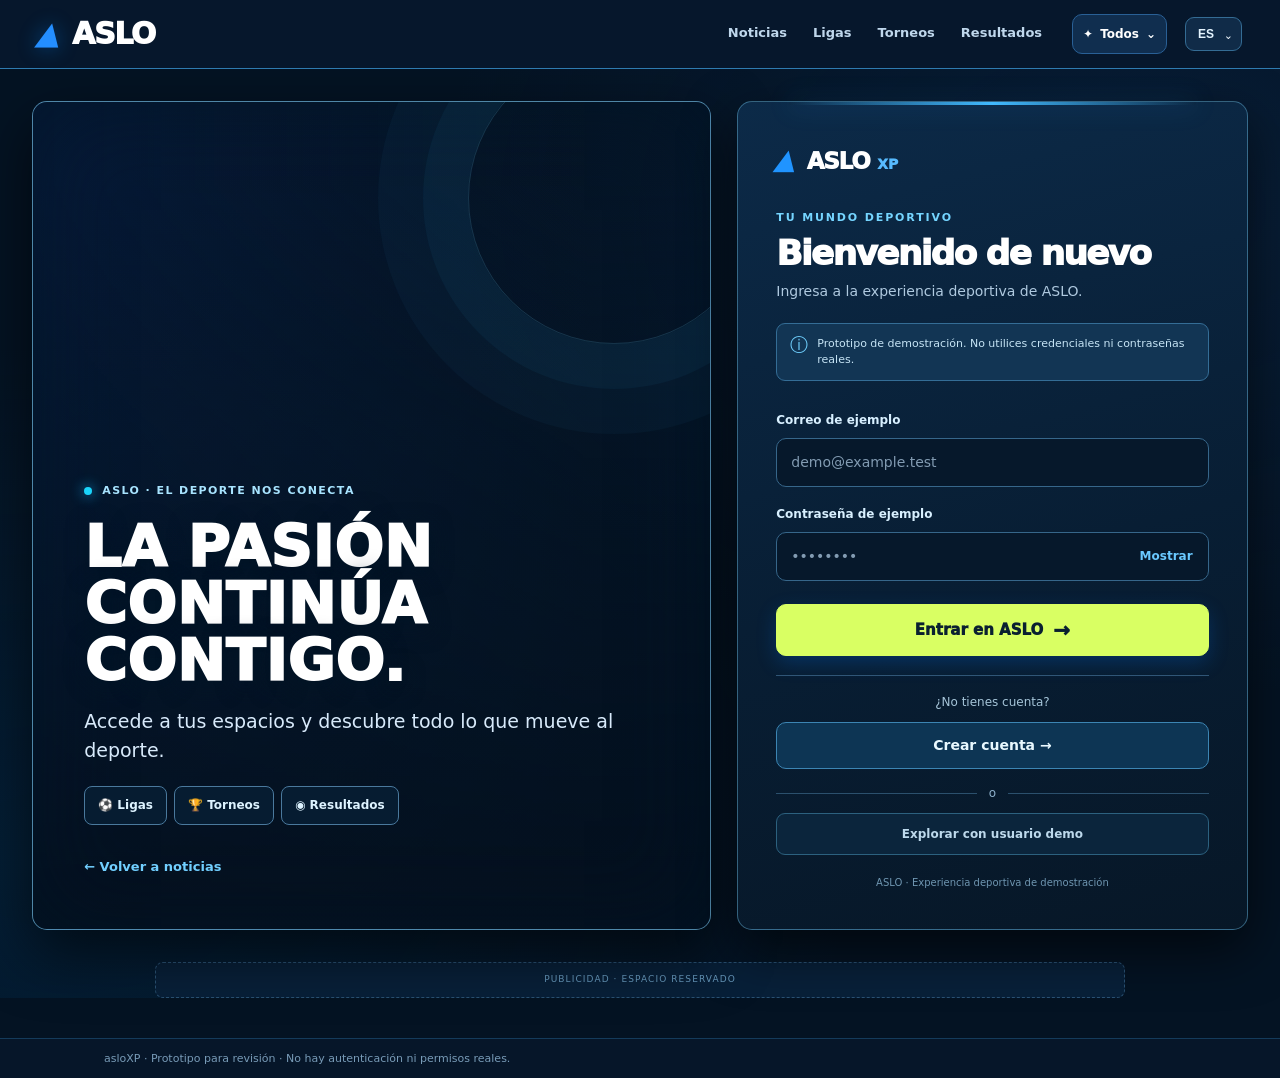
==== commit c4f6a4bb: "style(ui): unify account modes, league directory and login with immersive ASLO visual system" ====
--- a/acceso.html
+++ b/acceso.html
@@ -1 +1 @@
-<!DOCTYPE html><html lang="es"><head><meta charset="utf-8"><meta name="viewport" content="width=device-width,initial-scale=1"><meta name="theme-color" content="#0a1518"><title>asloXP · Iniciar sesión</title><link rel="stylesheet" href="assets/styles.css"><link rel="stylesheet" href="assets/preferences.css?v=6"><link rel="stylesheet" href="assets/visitor-v4.css?v=5"><link rel="stylesheet" href="assets/visitor-v5.css?v=6"><link rel="stylesheet" href="assets/auth-v7.css?v=9"></head><body data-page="acceso"><noscript>Este prototipo requiere JavaScript.</noscript><script src="assets/auth-v2.js?v=8"></script><script src="assets/visitor-nav.js?v=7"></script></body></html>+<!DOCTYPE html><html lang="es"><head><meta charset="utf-8"><meta name="viewport" content="width=device-width,initial-scale=1"><meta name="theme-color" content="#0a1518"><title>asloXP · Iniciar sesión</title><link rel="stylesheet" href="assets/styles.css"><link rel="stylesheet" href="assets/preferences.css?v=6"><link rel="stylesheet" href="assets/visitor-v4.css?v=5"><link rel="stylesheet" href="assets/visitor-v5.css?v=6"><link rel="stylesheet" href="assets/auth-v7.css?v=9"><link rel="stylesheet" href="assets/gaming-experience.css?v=2"><link rel="stylesheet" href="assets/experience-v6.css?v=2"></head><body data-page="acceso"><noscript>Este prototipo requiere JavaScript.</noscript><script src="assets/auth-v2.js?v=13"></script><script src="assets/visitor-nav.js?v=7"></script><script src="assets/gaming-experience.js?v=2"></script></body></html>
--- a/assets/gaming-experience.css
+++ b/assets/gaming-experience.css
@@ -0,0 +1,32 @@
+
+/* Original ASLO interactive UX inspired by observed interaction patterns, not copied assets. */
+:root{--aslo-neon:#26b9ff;--aslo-flare:#00d7ff}
+body.aslo-fx-running{--fx-glow:#18b1ff}
+@media(pointer:fine) and (hover:hover) and (prefers-reduced-motion:no-preference){
+ body.aslo-fx-running,body.aslo-fx-running a,body.aslo-fx-running button,body.aslo-fx-running summary,
+ body.aslo-fx-running [role="button"],body.aslo-fx-running select{cursor:none!important}
+ body.aslo-fx-running input,body.aslo-fx-running textarea{cursor:text!important}
+ .aslo-cursor-outer,.aslo-cursor-inner{pointer-events:none;position:fixed;z-index:10000;left:0;top:0;border-radius:50%;transform:translate3d(-80px,-80px,0);will-change:transform;opacity:0;transition:opacity .17s,background .17s,box-shadow .17s,border-color .17s}
+ .aslo-cursor-outer{width:38px;height:38px;border:1px solid #6ad2ffad;box-shadow:0 0 18px #129dfa52,inset 0 0 10px #38b6f324}
+ .aslo-cursor-inner{width:7px;height:7px;background:#dff7ff;box-shadow:0 0 14px 3px #28b4ff96}
+ body.aslo-fx-running .aslo-cursor-outer,body.aslo-fx-running .aslo-cursor-inner{opacity:1}
+ body.aslo-fx-over .aslo-cursor-outer{border-color:#70e7ff;background:#33baff22;box-shadow:0 0 20px #00c5ff8a;width:50px;height:50px}
+ body.aslo-fx-over .aslo-cursor-inner{background:#45daff}
+ .aslo-fx-tilt{--aslo-x:50%;--aslo-y:50%;--aslo-rotate-x:0deg;--aslo-rotate-y:0deg;transform:perspective(950px) rotateX(var(--aslo-rotate-x)) rotateY(var(--aslo-rotate-y)) translateZ(0);transition:transform .23s ease,border-color .22s,box-shadow .25s;backface-visibility:hidden}
+ .aslo-fx-tilt:hover{box-shadow:0 12px 36px #0062b32d,0 0 0 1px #40bbff64;border-color:#33aaff!important}
+ .aslo-fx-tilt:before{content:"";position:absolute;z-index:0;inset:0;pointer-events:none;background:radial-gradient(290px circle at var(--aslo-x) var(--aslo-y),#26b5ff24,transparent 68%);opacity:0;transition:opacity .22s;border-radius:inherit}
+ .aslo-fx-tilt:hover:before{opacity:1}
+ .aslo-fx-tilt>*{position:relative}
+ .aslo-fx-hero{--aslo-par-x:0px;--aslo-par-y:0px}
+ .aslo-fx-hero .aslo-fx-depth{transform:translate3d(var(--aslo-par-x),var(--aslo-par-y),0);transition:transform .3s ease;will-change:transform}
+ .aslo-fx-ready .aslo-fx-reveal{opacity:0;transform:translate3d(0,22px,0);transition:opacity .58s cubic-bezier(.15,.6,.3,1),transform .58s cubic-bezier(.15,.6,.3,1)}
+ .aslo-fx-ready .aslo-fx-reveal.aslo-fx-visible{opacity:1;transform:translate3d(0,0,0)}
+}
+.aslo-fx-click{position:relative;overflow:hidden}
+.aslo-fx-ripple{position:absolute;pointer-events:none;width:12px;height:12px;border:1px solid #bdeeffb0;border-radius:50%;transform:translate(-50%,-50%) scale(0);animation:aslo-fx-pulse .52s ease-out forwards;z-index:15}
+@keyframes aslo-fx-pulse{to{opacity:0;transform:translate(-50%,-50%) scale(22)}}
+@media(pointer:coarse),(prefers-reduced-motion:reduce){
+ .aslo-cursor-outer,.aslo-cursor-inner{display:none!important}
+ .aslo-fx-tilt,.aslo-fx-reveal,.aslo-fx-hero .aslo-fx-depth{transform:none!important;opacity:1!important;transition:none!important}
+ .aslo-fx-ripple{display:none}
+}
--- a/assets/experience-v6.css
+++ b/assets/experience-v6.css
@@ -0,0 +1,155 @@
+/* ASLO · Visual evolution v6. Original CSS — visual principles studied from reference ZIPs,
+   no third-party theme code, graphics or imagery copied. */
+/* Tokens: sporting broadcast, illuminated arena, navigation as an interactive layer. */
+:root{--xp-ink:#03101e;--xp-night:#06192b;--xp-deep:#071326;--xp-line:rgba(101,189,234,.27);--xp-electric:#31cfff;--xp-lime:#d9ff63;--xp-white:#f4faff;--xp-muted:#a8c5df}
+body.v4-visitor,body[data-page="liga-admin"]{background:var(--xp-ink);overflow-x:clip}
+body.v4-visitor::before,body[data-page="liga-admin"]::before{content:"";position:fixed;inset:0;pointer-events:none;z-index:0;opacity:.32;background-image:repeating-linear-gradient(90deg,transparent 0 88px,rgba(47,168,253,.036) 89px 90px),radial-gradient(ellipse at 86% -20%,rgba(33,134,255,.22),transparent 56%)}
+body.v4-visitor .sitehead,body[data-page="liga-admin"] .arena-top{border-bottom:1px solid #4278a45e;box-shadow:0 12px 42px #01070eaa}
+body.v4-visitor .brand,body[data-page="liga-admin"] .arena-logo{font-weight:1000;letter-spacing:-.085em}
+body.v4-visitor .v4-logo,body[data-page="liga-admin"] .arena-logo-mark{color:var(--xp-electric)!important;filter:drop-shadow(0 0 10px #20c7ff77)}
+body.v4-visitor .v4-root{position:relative;background:radial-gradient(ellipse at 12% 12%,rgba(15,106,181,.22),transparent 46%),radial-gradient(ellipse at 90% 66%,rgba(6,90,151,.15),transparent 40%),linear-gradient(172deg,#061322,#05101c 72%,#08192d);padding-inline:clamp(12px,1.75vw,32px)}
+.v4-root .v4-sponsor-zone{position:relative;margin-top:3px;padding:13px 16px;border:1px solid rgba(54,142,207,.2);background:linear-gradient(100deg,#06182b,#0d2640);border-radius:12px}
+.v4-root .v4-sponsor{border-radius:10px;isolation:isolate;overflow:hidden;min-height:clamp(100px,10.5vw,152px);transition:transform .3s ease,border-color .3s ease,box-shadow .3s ease}
+.v4-root .v4-sponsor:hover{transform:translateY(-5px);border-color:#5edfff;box-shadow:0 19px 34px #0009,0 0 18px #00b4ff28}
+.v4-root .v4-sponsor:after{content:"";pointer-events:none;position:absolute;inset:0;background:linear-gradient(110deg,transparent 26%,rgba(255,255,255,.1) 46%,transparent 64%);transform:translateX(-140%);transition:transform .55s ease}
+.v4-root .v4-sponsor:hover:after{transform:translateX(140%)}
+.v4-root .v4-sponsor-brand{letter-spacing:-.045em}
+.v4-root .v4-sponsor-cta{font-weight:950;letter-spacing:.12em}
+.v4-root .v4-main-grid{grid-template-columns:minmax(0,1.4fr) minmax(315px,1fr) minmax(180px,.45fr);gap:13px;margin-top:15px}
+.v4-root .v4-hero-news{min-height:510px;height:100%;border:1px solid #5fa3ce77;border-radius:15px;background-image:none!important;box-shadow:0 23px 58px #0009;isolation:isolate;justify-content:flex-end}
+.v4-root .v4-hero-news::before{content:"";position:absolute;inset:-2%;z-index:-2;background-image:linear-gradient(0deg,#02111f 3%,rgba(3,16,32,.88) 22%,rgba(3,24,44,.28) 71%,rgba(0,6,15,.1) 100%),var(--hero-photo);background-position:center;background-size:cover;transform:scale(1.08) translate3d(var(--xp-scene-x,0px),var(--xp-scene-y,0px),0);transition:transform .28s ease-out;will-change:transform}
+.v4-root .v4-hero-news::after{content:"01 / ASLO NEWS";position:absolute;right:20px;top:24px;z-index:-1;color:#e2faff6b;font-size:11px;font-weight:950;letter-spacing:.25em;border-top:1px solid #71cfff87;padding-top:8px}
+.v4-root .v4-hero-news-content{position:relative;z-index:2;padding:clamp(22px,3vw,48px)!important;max-width:760px}
+.v4-root .v4-hero-news h1{font-family:Impact,"Arial Narrow",system-ui,sans-serif;font-size:clamp(40px,4.1vw,72px);font-stretch:condensed;text-transform:uppercase;font-weight:900;line-height:1.04;letter-spacing:.005em;text-wrap:balance;text-shadow:0 7px 22px #00101a}
+.v4-root .v4-hero-news-content p{max-width:590px;font-size:clamp(14px,1.3vw,18px);color:#e7f3ff}
+.v4-root .v4-hero-badge{letter-spacing:.17em;background:#d9ff63!important;color:#0b202c!important;border-radius:3px;font-weight:950}
+.v4-root .v4-read-news{border-radius:5px!important;background:#d9ff63!important;border:1px solid #d9ff63!important;color:#0a1e2b!important;letter-spacing:.085em;font-weight:950!important;box-shadow:0 8px 27px #d9ff6322}
+.v4-root .v4-read-news:hover{background:#f0ffaa!important;box-shadow:0 10px 31px #d9ff635e}
+.v4-root .v4-hero-dots{gap:8px}
+.v4-root .v4-live-slot{display:grid;grid-template-columns:1fr;grid-template-rows:1fr 1fr;gap:13px}
+.v4-root .v4-match-block{position:relative;padding:clamp(14px,1.5vw,23px);background:linear-gradient(137deg,#102f49,#071827 62%,#051527);border:1px solid #407da16e;border-radius:13px;min-width:0;box-shadow:inset 0 1px 0 #ffffff0b}
+.v4-root .v4-match-block:first-child{border-top:3px solid #d9ff63}
+.v4-root .v4-match-block:nth-child(2){border-top:3px solid #30bdfc}
+.v4-root .v4-panel-title h2{font-family:Impact,"Arial Narrow",system-ui,sans-serif;font-size:clamp(17px,1.6vw,25px);font-weight:850;letter-spacing:.02em;text-transform:uppercase}
+.v4-root .v4-match{border-radius:7px;padding:9px 8px;transition:background .2s ease,transform .2s ease}
+.v4-root .v4-match:hover{transform:translateX(3px);background:#19496a75}
+.v4-root .v4-match-body strong{font-family:Impact,"Arial Narrow",system-ui,sans-serif;font-size:clamp(17px,1.55vw,25px);letter-spacing:.035em;color:#e8ffae!important}
+.v4-root .v4-match-meta small.onair{color:var(--xp-lime);font-weight:900}
+.v4-root .v4-side-ad{border-radius:13px;position:relative;overflow:hidden;background:linear-gradient(160deg,#123e5b,#071422 75%)}
+.v4-root .v4-side-ad::after{content:"";position:absolute;inset:10px;border:1px solid #ffffff26;pointer-events:none}
+.v4-root .v4-featured-row{margin-top:15px}
+.v4-root .v4-featured-match{position:relative;overflow:hidden;min-height:125px;padding:23px clamp(18px,2vw,33px);border:1px solid #6ca9cd84;border-left:4px solid var(--xp-lime);border-radius:12px;background:radial-gradient(ellipse at 90% 45%,#27689280,transparent 60%),linear-gradient(94deg,#091b2c,#0f3b61 70%,#0a1e30);box-shadow:0 15px 32px #0007}
+.v4-root .v4-featured-match:before{content:"";pointer-events:none;position:absolute;right:-13px;top:-150px;width:330px;height:400px;border:60px solid rgba(55,182,247,.08);border-radius:50%}
+.v4-root .v4-featured-values strong{font-family:Impact,"Arial Narrow",system-ui,sans-serif;font-size:clamp(31px,4vw,55px)!important;letter-spacing:.06em;color:var(--xp-lime)!important}
+.v4-root .v4-section-title h2{font-family:Impact,"Arial Narrow",system-ui,sans-serif;letter-spacing:.01em;text-transform:uppercase;font-size:clamp(23px,2.1vw,34px)}
+.v4-root .v4-news-card{border:1px solid #3b779c7a;background:linear-gradient(145deg,#0b2a43,#071927);border-radius:12px;box-shadow:0 9px 28px #0006;transition:transform .3s,border .3s,box-shadow .3s}
+.v4-root .v4-news-card:hover{transform:translateY(-7px);border-color:#8adbf5;box-shadow:0 23px 42px #0009}
+.v4-root .v4-news-card-photo{min-height:clamp(120px,10.5vw,180px);background-position:center;transition:background-size .4s ease}
+.v4-root .v4-news-card h3{font-size:clamp(14px,1.06vw,19px);line-height:1.22;letter-spacing:-.02em}
+.v4-root .v4-league-chip{border-radius:10px;transition:transform .25s,box-shadow .25s,border-color .25s}
+.v4-root .v4-league-chip:hover{transform:translateY(-5px);box-shadow:0 17px 32px #0008;border-color:var(--xp-lime)}
+/* Interactive broadcast rail: derived from the same existing demo match elements. */
+.aslo-v6-signal{position:relative;display:grid;grid-template-columns:minmax(155px,200px) minmax(0,1fr) auto;gap:14px;align-items:center;margin:14px 0 0;padding:10px 16px;background:linear-gradient(105deg,#08243e,#0c2940 60%,#082038);border:1px solid #3f8db67b;border-radius:12px;box-shadow:0 16px 34px #0005;isolation:isolate;overflow:hidden}
+.aslo-v6-signal::after{content:"";position:absolute;right:15%;top:-80px;width:220px;height:200px;background:radial-gradient(circle,#15b8ff2b,transparent 70%);pointer-events:none;z-index:-1}
+.aslo-v6-signal-head{display:grid;gap:3px;border-right:1px solid #68c9ed54;padding-right:12px}
+.aslo-v6-signal-head small{color:var(--xp-lime);font-size:10px;font-weight:950;letter-spacing:.17em;text-transform:uppercase}
+.aslo-v6-signal-head strong{color:#fff;font:900 19px/1.1 Impact,"Arial Narrow",system-ui,sans-serif;text-transform:uppercase;letter-spacing:.03em}
+.aslo-v6-live{display:flex;align-items:center;min-width:0;gap:16px;color:#eafaff;text-decoration:none}
+.aslo-v6-live[aria-disabled="true"]{pointer-events:none}
+.aslo-v6-badge{flex:none;display:inline-flex;align-items:center;gap:5px;font-size:10px;letter-spacing:.13em;font-weight:900;color:#0a1e27;background:var(--xp-lime);border-radius:3px;padding:6px 7px}
+.aslo-v6-badge::before{content:"";width:5px;height:5px;border-radius:50%;background:#124f38}
+.aslo-v6-live-teams{display:flex;min-width:0;flex-wrap:wrap;gap:7px;align-items:baseline}
+.aslo-v6-live-teams b{color:#fff;font-size:clamp(13px,1.1vw,19px);font-weight:850;white-space:nowrap;overflow:hidden;text-overflow:ellipsis;max-width:33ch}
+.aslo-v6-live-teams strong{color:var(--xp-lime);font-family:Impact,"Arial Narrow",system-ui,sans-serif;font-size:clamp(17px,1.8vw,28px);letter-spacing:.045em}
+.aslo-v6-live-meta{color:#9fcfe7;font-size:11px;white-space:nowrap;overflow:hidden;text-overflow:ellipsis}
+.aslo-v6-controls{display:flex;align-items:center;gap:7px}
+.aslo-v6-controls button{height:34px;width:34px;border:1px solid #5d9abb8c;border-radius:6px;background:#123d58;color:#fff;font-size:19px;cursor:pointer}
+.aslo-v6-controls button:hover{background:#2e99cb;color:#07182b}
+.aslo-v6-controls span{color:#a6d3ec;font-weight:850;min-width:30px;text-align:center;font-size:11px}
+.aslo-v6-signal a:focus-visible,.aslo-v6-signal button:focus-visible{outline:3px solid var(--xp-lime);outline-offset:3px}
+.aslo-v6-signal.aslo-v6-pulse .aslo-v6-live{animation:aslo-v6-enter .34s ease both}
+@keyframes aslo-v6-enter{from{opacity:.35;transform:translateY(5px)}to{opacity:1;transform:translateY(0)}}
+/* Organizer arena — no CRUD look, same sport language and navigation semantics. */
+body[data-page="liga-admin"] .arena-shell{--cyan:#39d0ff;background:radial-gradient(ellipse at 67% -9%,#0b488046,transparent 40%),linear-gradient(175deg,#061525,#03101f)}
+body[data-page="liga-admin"] .arena-sidebar{background:linear-gradient(180deg,#051525,#09233b 70%,#07182b);border-right-color:#4c8cbb4f}
+body[data-page="liga-admin"] .arena-side-kicker{color:var(--xp-lime);letter-spacing:.24em}
+body[data-page="liga-admin"] .arena-side-nav button.active,body[data-page="liga-admin"] .arena-side-nav button[aria-current="page"]{border-left:3px solid var(--xp-lime);background:linear-gradient(90deg,#194a64,#122d476b)}
+body[data-page="liga-admin"] .arena-main{max-width:1850px}
+body[data-page="liga-admin"] .arena-hero{min-height:clamp(370px,39vw,630px);height:auto;position:relative;background-image:none!important;border-radius:14px;border:1px solid #7bc8fb87;box-shadow:0 24px 70px #0009;overflow:hidden}
+body[data-page="liga-admin"] .arena-hero::before{content:"";position:absolute;inset:-2%;z-index:-2;background-image:linear-gradient(90deg,#02101ef5 0%,#031828de 40%,#05182b9c 66%,#0c365654 100%),var(--arena-photo);background-position:center;background-size:cover;transform:scale(1.08) translate3d(var(--xp-scene-x,0px),var(--xp-scene-y,0px),0);transition:transform .22s ease-out;will-change:transform}
+body[data-page="liga-admin"] .arena-hero::after{z-index:-1;background:repeating-linear-gradient(90deg,#57ddff09 0 1px,transparent 1px 92px);pointer-events:none}
+body[data-page="liga-admin"] .arena-hero-copy{max-width:790px;padding-block:35px;position:relative;z-index:3}
+body[data-page="liga-admin"] .arena-hero h1{font-family:Impact,"Arial Narrow",system-ui,sans-serif;font-size:clamp(47px,5.8vw,102px);font-weight:900;line-height:.99;letter-spacing:.004em;text-transform:uppercase;text-shadow:0 14px 24px #010811b0}
+body[data-page="liga-admin"] .arena-hero h1 em{color:var(--xp-lime);font-style:normal;text-shadow:0 0 28px #abed313a}
+body[data-page="liga-admin"] .arena-hero-kicker{letter-spacing:.22em;color:#b0f0ff;font-size:11px}
+body[data-page="liga-admin"] .arena-action-solid{background:var(--xp-lime);color:#092333;border:1px solid var(--xp-lime);font-weight:950;box-shadow:0 11px 28px #e2ff572c}
+body[data-page="liga-admin"] .arena-action-solid:hover{background:#efffb1;box-shadow:0 15px 36px #e2ff5755}
+body[data-page="liga-admin"] .arena-overline{color:var(--xp-lime);letter-spacing:.19em}
+body[data-page="liga-admin"] .arena-section-heading h2{font-family:Impact,"Arial Narrow",system-ui,sans-serif;font-size:clamp(26px,2.8vw,43px);letter-spacing:.01em;text-transform:uppercase;font-weight:850}
+body[data-page="liga-admin"] .arena-stats>div{background:linear-gradient(140deg,#0b3049,#071a2f);border-top:2px solid #2ac5ff75;box-shadow:0 13px 27px #0006}
+body[data-page="liga-admin"] .arena-stats strong{font-family:Impact,"Arial Narrow",system-ui,sans-serif;font-size:clamp(28px,3vw,48px);letter-spacing:.02em}
+body[data-page="liga-admin"] .arena-feature-photo{border:1px solid #5ebefc87;box-shadow:0 20px 45px #0008;overflow:hidden}
+body[data-page="liga-admin"] .arena-tournament-mini{transition:transform .25s,border .25s,background .25s;box-shadow:0 9px 20px #0003}
+body[data-page="liga-admin"] .arena-tournament-mini:hover{transform:translateX(5px);border-color:var(--xp-lime)}
+body[data-page="liga-admin"] .arena-tournament-mini.is-selected{border-left:4px solid var(--xp-lime)}
+body[data-page="liga-admin"] .arena-sponsor{box-shadow:0 13px 30px #0008;transition:transform .28s,box-shadow .28s}
+body[data-page="liga-admin"] .arena-sponsor:hover{transform:translateY(-6px);box-shadow:0 25px 45px #000a}
+.aslo-v6-hud{position:absolute;right:clamp(16px,2vw,34px);bottom:clamp(14px,2vw,28px);z-index:4;display:flex;align-items:center;gap:12px;color:#f1faff;font-size:10px;font-weight:950;letter-spacing:.17em;text-transform:uppercase;pointer-events:none}
+.aslo-v6-hud:before{content:"";display:block;width:48px;height:2px;background:var(--xp-lime);box-shadow:0 0 20px #d9ff63}
+.aslo-v6-hud b{color:var(--xp-lime)}
+/* Subpages, league directories, account modes: editorial treatment stays consistent. */
+.v5-root .v5-hero{border-bottom:2px solid #90e0f8;isolation:isolate;box-shadow:inset 0 -30px 70px #02101a}
+.v5-root .v5-hero h1{font-family:Impact,"Arial Narrow",system-ui,sans-serif;text-transform:uppercase;font-weight:850;letter-spacing:.015em}
+.v5-root .v5-card{border-radius:12px;border-color:#3d87b17b;box-shadow:0 12px 30px #0006;transition:transform .3s,box-shadow .3s}
+.v5-root .v5-card:hover{transform:translateY(-6px);box-shadow:0 25px 48px #0009}
+.v5-root .v5-section-head h2{font-family:Impact,"Arial Narrow",system-ui,sans-serif;text-transform:uppercase;letter-spacing:.01em}
+@media(max-width:1400px){.v4-root .v4-main-grid{grid-template-columns:minmax(0,1.35fr) minmax(300px,1fr)}.v4-root .v4-side-ad{grid-column:1/-1;min-height:140px}.v4-root .v4-side-ad-copy{max-width:650px}.v4-root .v4-hero-news{min-height:490px}}
+@media(max-width:980px){.v4-root .v4-main-grid{grid-template-columns:minmax(0,1fr)}.v4-root .v4-hero-news{min-height:460px}.v4-root .v4-live-slot{grid-template-columns:repeat(2,minmax(0,1fr));grid-template-rows:auto}.v4-root .v4-side-ad{grid-column:1/-1}.aslo-v6-signal{grid-template-columns:155px minmax(0,1fr) auto}.aslo-v6-live-meta{display:none}}
+@media(max-width:660px){.v4-root .v4-hero-news{min-height:440px}.v4-root .v4-hero-news h1{font-size:clamp(37px,9vw,58px)}.v4-root .v4-live-slot{grid-template-columns:1fr}.v4-root .v4-hero-news-content{padding:28px 22px!important}.v4-root .v4-featured-match{min-height:0}.aslo-v6-signal{grid-template-columns:minmax(0,1fr) auto;padding:13px;gap:7px}.aslo-v6-signal-head{grid-column:1/-1;border-right:0;border-bottom:1px solid #4b91bd80;padding:0 0 9px}.aslo-v6-live{gap:8px}.aslo-v6-live-teams b{font-size:12px;max-width:22ch}.aslo-v6-live-teams strong{font-size:18px}.aslo-v6-badge{font-size:8px;padding:5px}.aslo-v6-controls button{width:31px;height:31px}.aslo-v6-controls span{display:none}body[data-page="liga-admin"] .arena-hero{min-height:420px;padding:28px 19px 55px}body[data-page="liga-admin"] .arena-hero h1{font-size:clamp(43px,10vw,66px)}.aslo-v6-hud{left:18px;right:auto;bottom:16px;font-size:9px}.aslo-v6-hud:before{width:19px}}
+@media(prefers-reduced-motion:reduce){.aslo-v6-signal.aslo-v6-pulse .aslo-v6-live{animation:none}.v4-root .v4-hero-news::before,body[data-page="liga-admin"] .arena-hero::before{transform:scale(1.03)!important;transition:none!important;will-change:auto}.v4-root .v4-sponsor:after{display:none}body[data-page="liga-admin"] .arena-sponsor,.v4-root .v4-news-card{transition:none!important}}
+@media(forced-colors:active){.aslo-v6-signal,.v4-root .v4-hero-news,body[data-page="liga-admin"] .arena-hero{border:2px solid CanvasText}.aslo-v6-badge{color:ButtonText;background:ButtonFace}}
+
+
+/* v6.1: same identity on personal account/mode and league directory, no shared entity login. */
+body[data-page="mis-ligas"] .lm-page{max-width:1800px;padding-inline:clamp(15px,2.4vw,44px)}
+body[data-page="mis-ligas"] .lm-hero{min-height:clamp(330px,31vw,490px);border:1px solid #71c9ed87;border-radius:14px;box-shadow:0 24px 60px #0009;background-image:linear-gradient(90deg,#041224f5,#07273ed0 60%,#163d4f73),url("https://images.unsplash.com/photo-1522778119026-d647f0596c20?auto=format&fit=crop&w=1600&q=80")}
+body[data-page="mis-ligas"] .lm-hero h1{font:900 clamp(39px,5vw,75px)/1.02 Impact,"Arial Narrow",system-ui,sans-serif;text-transform:uppercase;letter-spacing:.006em;text-shadow:0 12px 25px #00111e}
+body[data-page="mis-ligas"] .lm-overline{color:var(--xp-lime);font-weight:950;letter-spacing:.17em}
+body[data-page="mis-ligas"] .lm-league-card{border-color:#4182a7a0;border-radius:12px;box-shadow:0 16px 30px #0007;transition:transform .26s,box-shadow .26s,border .26s}
+body[data-page="mis-ligas"] .lm-league-card:hover{transform:translateY(-6px);border-color:#d9ff63;box-shadow:0 27px 52px #0009}
+body[data-page="mis-ligas"] .lm-league-picture{min-height:200px}
+body[data-page="mis-ligas"] .lm-primary{background:var(--xp-lime);color:#051c2a;border-color:var(--xp-lime);font-weight:950}
+body[data-page="mis-ligas"] .lm-top{box-shadow:0 14px 38px #010812aa}
+body[data-page="modos"] .pagehead,body[data-page="modo"] .pagehead,body[data-page="cuenta"] .pagehead{min-height:clamp(275px,25vw,380px);border:1px solid #72bddd8c;border-radius:14px;box-shadow:0 26px 52px #0008}
+body[data-page="modos"] .pagehead h1,body[data-page="modo"] .pagehead h1,body[data-page="cuenta"] .pagehead h1{font-family:Impact,"Arial Narrow",system-ui,sans-serif;font-size:clamp(36px,4.6vw,72px);font-weight:900;letter-spacing:.015em;text-transform:uppercase}
+body[data-page="modos"] .eyebrow,body[data-page="modo"] .eyebrow,body[data-page="cuenta"] .eyebrow{color:var(--xp-lime);letter-spacing:.17em;font-weight:950}
+body[data-page="modos"] .mode-tile,body[data-page="modo"] .mode-tile{border:1px solid #5b94bc99;box-shadow:0 16px 40px #0007;border-radius:12px;min-height:260px;transition:transform .24s,border .24s,box-shadow .24s}
+body[data-page="modos"] .mode-tile:hover,body[data-page="modo"] .mode-tile:hover{transform:translateY(-7px);border-color:var(--xp-lime);box-shadow:0 24px 54px #0009}
+body[data-page="modos"] .mode-icon,body[data-page="modo"] .mode-icon{color:var(--xp-electric);filter:drop-shadow(0 0 14px #28aeef66)}
+body[data-page="cuenta"] .settings-main,body[data-page="cuenta"] .mode-workspace{border:1px solid #5189af7a;box-shadow:0 15px 33px #0006;border-radius:12px}
+body[data-page="cuenta"] .settings-tabs a.selected{background:#174d64;border-color:var(--xp-lime);color:var(--xp-lime)}
+body.aslo-auth-v7 .aslo-auth-scene{border:1px solid #73bfe7ad;border-radius:15px;box-shadow:0 23px 60px #0009}
+body.aslo-auth-v7 .aslo-auth-scene h1{font-family:Impact,"Arial Narrow",system-ui,sans-serif;font-size:clamp(43px,4.5vw,80px);letter-spacing:.01em;text-transform:uppercase}
+body.aslo-auth-v7 .aslo-auth-card{border-radius:15px;box-shadow:0 20px 52px #0009;border-color:#5fa7cc85}
+body.aslo-auth-v7 .aslo-auth-submit{background:var(--xp-lime);color:#0a2030;border:1px solid var(--xp-lime);font-weight:950}
+body.aslo-auth-v7 .aslo-auth-submit:hover{background:#eeffb0;box-shadow:0 14px 33px #d9ff6340}
+/* The user's explicit light theme remains legible. Sports imagery stays cinematic, information cards become light. */
+html[data-theme="light"] body.v4-visitor{background:#e5eef6}
+html[data-theme="light"] body.v4-visitor .v4-root{background:radial-gradient(ellipse at top left,#c8e6f7,transparent 65%),linear-gradient(150deg,#e8f5ff,#f0f7fb);color:#12304a}
+html[data-theme="light"] .v4-root .v4-match-block{background:linear-gradient(130deg,#f8fcff,#e0f1fa);border-color:#81b3d0}
+html[data-theme="light"] .v4-root .v4-match-body strong{color:#114970!important}
+html[data-theme="light"] .v4-root .v4-section-title h2{color:#14374d}
+html[data-theme="light"] .v4-root .v4-news-card{background:#f7fcff;border-color:#aacde0;color:#12304a}
+html[data-theme="light"] .v4-root .v4-news-card h3{color:#12304a}
+html[data-theme="light"] .v4-root .v4-sponsor-zone{background:#dceef9;border-color:#aacbdf}
+html[data-theme="light"] .v4-root .v4-featured-match{background:linear-gradient(110deg,#e0f1fd,#b9e2f8);border-color:#7eb3d3;color:#112d41}
+html[data-theme="light"] .v4-root .v4-featured-values strong{color:#16466d!important}
+html[data-theme="light"] .v4-root .v4-featured-match span,html[data-theme="light"] .v4-root .v4-featured-match small{color:#16384f}
+html[data-theme="light"] .aslo-v6-signal{background:linear-gradient(110deg,#d9f0fc,#eaf8ff);border-color:#90bad1}
+html[data-theme="light"] .aslo-v6-signal-head strong,html[data-theme="light"] .aslo-v6-live-teams b{color:#0c3551}
+html[data-theme="light"] .aslo-v6-live-teams strong{color:#12618c}
+html[data-theme="light"] .aslo-v6-live-meta,html[data-theme="light"] .aslo-v6-controls span{color:#336480}
+html[data-theme="light"] .aslo-v6-signal-head small{color:#17678a}
+html[data-theme="light"] .aslo-v6-controls button{background:#d0eafb;color:#145075;border-color:#86bad7}
+html[data-theme="light"] .aslo-v6-badge{background:#d1f36a;color:#133240}
+@media(max-width:760px){body[data-page="mis-ligas"] .lm-hero{min-height:315px}body[data-page="mis-ligas"] .lm-hero h1{font-size:clamp(35px,9vw,58px)}body[data-page="modos"] .mode-tile,body[data-page="modo"] .mode-tile{min-height:190px}body.aslo-auth-v7 .aslo-auth-scene h1{font-size:clamp(38px,11vw,57px)}}
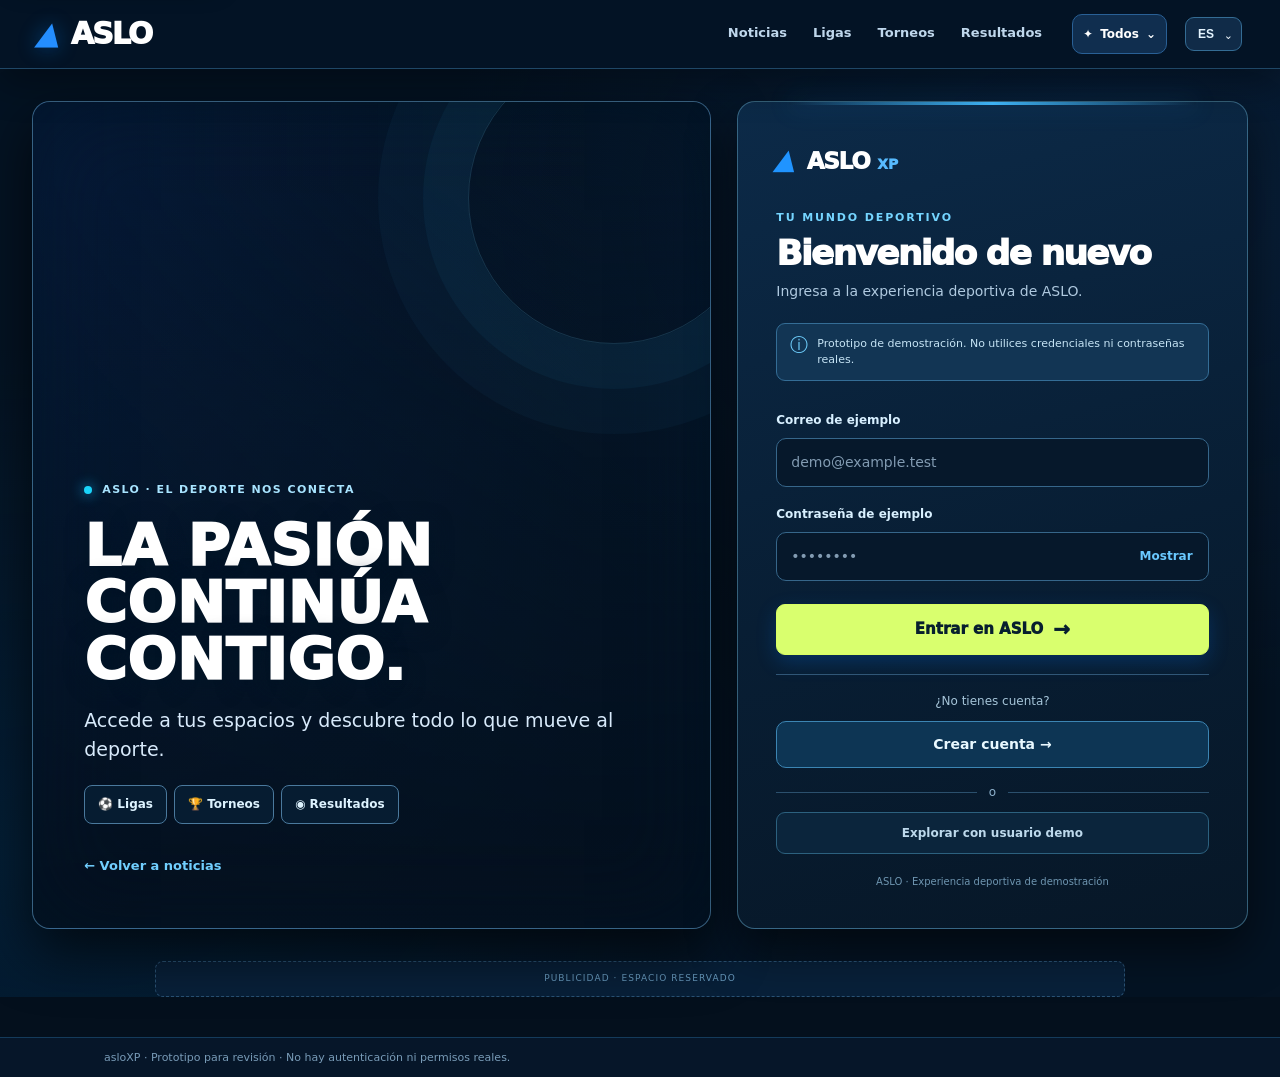
==== commit 51c16f38: "style(ui): apply ASLO v7 sports design to acceso.html" ====
--- a/acceso.html
+++ b/acceso.html
@@ -1 +1 @@
-<!DOCTYPE html><html lang="es"><head><meta charset="utf-8"><meta name="viewport" content="width=device-width,initial-scale=1"><meta name="theme-color" content="#0a1518"><title>asloXP · Iniciar sesión</title><link rel="stylesheet" href="assets/styles.css"><link rel="stylesheet" href="assets/preferences.css?v=6"><link rel="stylesheet" href="assets/visitor-v4.css?v=5"><link rel="stylesheet" href="assets/visitor-v5.css?v=6"><link rel="stylesheet" href="assets/auth-v7.css?v=9"><link rel="stylesheet" href="assets/gaming-experience.css?v=2"><link rel="stylesheet" href="assets/experience-v6.css?v=2"></head><body data-page="acceso"><noscript>Este prototipo requiere JavaScript.</noscript><script src="assets/auth-v2.js?v=13"></script><script src="assets/visitor-nav.js?v=7"></script><script src="assets/gaming-experience.js?v=2"></script></body></html>+<!DOCTYPE html><html lang="es"><head><meta charset="utf-8"><meta name="viewport" content="width=device-width,initial-scale=1"><meta name="theme-color" content="#0a1518"><title>asloXP · Iniciar sesión</title><link rel="stylesheet" href="assets/styles.css"><link rel="stylesheet" href="assets/preferences.css?v=6"><link rel="stylesheet" href="assets/visitor-v4.css?v=5"><link rel="stylesheet" href="assets/visitor-v5.css?v=6"><link rel="stylesheet" href="assets/auth-v7.css?v=9"><link rel="stylesheet" href="assets/gaming-experience.css?v=2"><link rel="stylesheet" href="assets/experience-v6.css?v=2"><link rel="stylesheet" href="assets/experience-v7.css?v=1"></head><body data-page="acceso"><noscript>Este prototipo requiere JavaScript.</noscript><script src="assets/auth-v2.js?v=13"></script><script src="assets/visitor-nav.js?v=7"></script><script src="assets/gaming-experience.js?v=2"></script><script src="assets/experience-v7.js?v=1"></script></body></html>
--- a/assets/experience-v7.css
+++ b/assets/experience-v7.css
@@ -0,0 +1,190 @@
+/* ASLO / UX visual iteration 7
+   Original design layer based on composition principles, not third-party template assets.
+   Preserves existing UX flows, the approved blue arena identity and personal accounts. */
+:root{
+  --a7-ink:#04101d;--a7-night:#071a2e;--a7-panel:#0c263d;
+  --a7-edge:#27607d;--a7-accent:#49d2ff;--a7-sport:#d9ff6e;
+  --a7-muted:#a8c6d8;--a7-paper:#f4fbff;--a7-radius:16px;
+}
+body{font-feature-settings:"kern";-webkit-font-smoothing:antialiased}
+body.v4-visitor,body[data-page="modos"],body[data-page="modo"],
+body[data-page="cuenta"],body.aslo-auth-v7,body[data-page="mis-ligas"],
+body[data-page="liga-admin"]{background-color:var(--a7-ink)}
+body.v4-visitor .sitehead,body[data-page="modos"] .sitehead,
+body[data-page="modo"] .sitehead,body[data-page="cuenta"] .sitehead,
+body.aslo-auth-v7 .sitehead{
+  background:#041426ee;backdrop-filter:blur(24px) saturate(140%);
+  border-bottom:1px solid #59b2e955;box-shadow:0 14px 38px #0005;
+}
+body.v4-visitor .sitehead .brand,
+body[data-page="modos"] .sitehead .brand,
+body[data-page="modo"] .sitehead .brand,
+body[data-page="cuenta"] .sitehead .brand,
+body.aslo-auth-v7 .sitehead .brand{font-weight:950;letter-spacing:-.065em}
+body.v4-visitor .sitehead .publicnav a,
+body[data-page="modos"] .publicnav a,
+body[data-page="modo"] .publicnav a,
+body[data-page="cuenta"] .publicnav a{
+  border-radius:7px;transition:color .18s ease,background .18s ease;
+  font-size:12px;font-weight:850;letter-spacing:.045em;
+}
+body.v4-visitor .sitehead .publicnav a.sel,
+body.v4-visitor .sitehead .publicnav a:hover{background:#183c56;color:#e9fbff}
+body.v4-visitor .sitehead .publicnav a.sel{box-shadow:inset 0 -2px var(--a7-sport)}
+body.v4-visitor .v4-root{background:radial-gradient(ellipse at 6% 0%,#15517b42,transparent 38%),radial-gradient(ellipse at 88% 45%,#0876b81b,transparent 45%),linear-gradient(165deg,#071829,#05111e 75%)}
+body.v4-visitor .v4-root,body.v4-visitor .v5-root{max-width:1920px;margin-inline:auto}
+.v4-root .v4-sponsor-zone{margin-top:14px;margin-bottom:19px;padding:17px 20px 20px;border:1px solid #4fa4c942;border-radius:var(--a7-radius);background:linear-gradient(112deg,#0b2137,#0b2739 58%,#081a30);box-shadow:0 16px 36px #0004}
+.v4-root .v4-sponsor-header{padding-bottom:11px}
+.v4-root .v4-sponsor-header strong{font-size:12px!important;letter-spacing:.22em!important;color:var(--a7-sport)!important}
+.v4-root .v4-sponsor{border-radius:11px;min-height:130px;box-shadow:inset 0 0 0 1px #e5ffff0f}
+.v4-root .v4-sponsor:hover{transform:translateY(-4px)}
+.v4-root .v4-main-grid{gap:17px;align-items:stretch}
+.v4-root .v4-hero-news{position:relative;min-height:clamp(510px,42vw,650px);border:1px solid #5aa9d182;border-radius:var(--a7-radius);overflow:hidden;box-shadow:0 25px 56px #0009,inset 0 0 90px #00182990;isolation:isolate}
+.v4-root .v4-hero-news::before{content:"";position:absolute;inset:0;z-index:0;pointer-events:none;background:linear-gradient(0deg,#030c19e8 0%,#03162aa0 45%,#05203e28 100%);opacity:1}
+.v4-root .v4-hero-news::after{content:"";position:absolute;z-index:1;pointer-events:none;right:0;top:0;width:30%;height:38%;border-top:4px solid #d9ff6e9c;border-right:4px solid #d9ff6e9c;clip-path:polygon(40% 0,100% 0,100% 100%,92% 100%,92% 8%,40% 8%);opacity:.75}
+.v4-root .v4-hero-news-content{position:relative;z-index:2;max-width:900px;padding:clamp(27px,4vw,62px)!important}
+.v4-root .v4-hero-news h1{font-family:Impact,"Arial Narrow",system-ui,sans-serif;font-weight:900;font-size:clamp(48px,5.4vw,100px);line-height:.98;letter-spacing:.018em;text-transform:uppercase;text-wrap:balance;text-shadow:0 10px 40px #010912a8;margin-block:18px 20px}
+.v4-root .v4-hero-news-content p{font-size:clamp(14px,1.1vw,18px);line-height:1.65;max-width:660px;color:#d6ebf9}
+.v4-root .v4-hero-badge,.v4-root .v4-news-sport{letter-spacing:.16em;font-size:11px;font-weight:900}
+.v4-root .v4-read-news{min-height:48px;padding-inline:22px;border-radius:8px;font-weight:950;letter-spacing:.055em;background:var(--a7-sport);color:#092235;border:1px solid var(--a7-sport);box-shadow:0 12px 34px #d9ff6e24}
+.v4-root .v4-read-news:hover{background:#f1ffbc;box-shadow:0 16px 36px #d9ff6e40;transform:translateY(-2px)}
+.a7-hero-label{display:inline-flex;align-items:center;gap:9px;color:#c9f5ff;letter-spacing:.22em;font-size:10px;font-weight:900;text-transform:uppercase}
+.a7-hero-label::before{content:"";width:26px;height:2px;background:var(--a7-sport)}
+.a7-hero-vertical{position:absolute;right:19px;bottom:20px;z-index:3;font:900 12px/1 Impact,"Arial Narrow",sans-serif;writing-mode:vertical-rl;letter-spacing:.2em;color:#d6faffb8;pointer-events:none}
+.v4-root .v4-live-slot>*{border-radius:var(--a7-radius)}
+.v4-root .v4-match-block{background:linear-gradient(145deg,#0e2b46,#08182b);border:1px solid #4b91ad7d;border-radius:13px;box-shadow:0 12px 28px #0006}
+.v4-root .v4-match-body strong{color:var(--a7-sport)}
+.v4-root .v4-featured-row{margin-top:22px}
+.v4-root .v4-featured-match{border-radius:var(--a7-radius);border:1px solid #3e8fa77a;box-shadow:0 20px 44px #0007}
+.v4-root .v4-section-title{margin-block:30px 16px}
+.v4-root .v4-section-title h2,.v5-root .v5-section-head h2,
+body[data-page="modos"] .modes-view>h2,
+body[data-page="modo"] .mode-workspace>h2{
+  font-family:Impact,"Arial Narrow",system-ui,sans-serif;letter-spacing:.025em;
+  text-transform:uppercase;font-size:clamp(28px,2.4vw,45px);
+}
+.v4-root .v4-news-grid{gap:16px}
+.v4-root .v4-news-card{border:1px solid #4d8eae70;border-radius:14px;overflow:hidden;background:linear-gradient(165deg,#0d2a43,#081728);box-shadow:0 12px 30px #0006;transition:border-color .2s,transform .2s,box-shadow .2s}
+.v4-root .v4-news-card:hover{border-color:var(--a7-sport);transform:translateY(-6px);box-shadow:0 24px 44px #0008}
+.v4-root .v4-news-card-photo{min-height:175px}
+.v4-root .v4-news-card h3{font-size:clamp(19px,1.5vw,26px);line-height:1.16;letter-spacing:-.025em}
+.v4-root .v4-news-card small{color:#a9c7d9}
+.v5-root .v5-hero{min-height:clamp(390px,34vw,540px);border:1px solid #4b93b36d;border-radius:0 0 18px 18px;overflow:hidden;background-position:center 42%;box-shadow:0 21px 42px #0006;isolation:isolate}
+.v5-root .v5-hero::before{content:"";position:absolute;pointer-events:none;inset:0;background:linear-gradient(90deg,#031325c7 0%,#042a4c60 65%,#07263e24),linear-gradient(0deg,#04131de0,transparent 64%);z-index:0}
+.v5-root .v5-hero>div{z-index:1;position:relative;max-width:960px}
+.v5-root .v5-hero h1{font-size:clamp(50px,6.2vw,103px);letter-spacing:.005em;line-height:.96;text-wrap:balance;text-shadow:0 12px 36px #000a}
+.v5-root .v5-hero p{font-size:clamp(15px,1.35vw,19px);line-height:1.6;max-width:640px;color:#e0eef9}
+.v5-root .v5-watermark{font-family:Impact,"Arial Narrow",sans-serif;letter-spacing:.055em;opacity:.13}
+.v5-root .v5-content{max-width:1680px;margin-inline:auto;padding-inline:clamp(17px,2.7vw,44px)}
+.v5-root .v5-columns{gap:clamp(16px,2vw,34px)}
+.v5-root .v5-card-grid{gap:clamp(15px,1.8vw,27px)}
+.v5-root .v5-photo-card{position:relative;border:1px solid #4d8ab27a;background:linear-gradient(160deg,#0d2a46,#08182a);border-radius:15px;overflow:hidden;box-shadow:0 16px 33px #0007;transition:transform .25s,border-color .25s,box-shadow .25s}
+.v5-root .v5-photo-card:hover{transform:translateY(-7px);border-color:var(--a7-sport);box-shadow:0 27px 47px #0009}
+.v5-root .v5-photo{min-height:200px;background-position:center;background-size:cover}
+.v5-root .v5-card-info{padding:22px 22px 20px}
+.v5-root .v5-card-info h3{font-size:clamp(21px,1.8vw,29px);line-height:1.15;letter-spacing:-.034em;text-wrap:balance}
+.v5-root .v5-section-head{padding-bottom:12px;border-bottom:1px solid #4a92b64f;margin-bottom:20px}
+.v5-root .v5-section-head>div>span{color:var(--a7-sport)!important;letter-spacing:.18em;font-weight:900}
+.v5-root .v5-tabs a.active{box-shadow:inset 0 -3px var(--a7-sport)}
+.v5-root .v5-filters{background:linear-gradient(120deg,#0b2640,#0a1d33);border:1px solid #4a8bb17a;border-radius:13px;padding:16px}
+.v5-root .v5-ad{border:1px dashed #4a708887;border-radius:12px}
+.v5-root .v5-empty{border-radius:12px}
+.a7-wayfinder{display:grid;grid-template-columns:repeat(4,minmax(0,1fr));gap:11px;margin:22px 0 26px;position:relative;z-index:2}
+.a7-wayfinder a{display:flex;min-height:112px;align-items:center;gap:14px;position:relative;padding:20px 19px;overflow:hidden;border:1px solid #377d9b8c;border-radius:12px;background:linear-gradient(115deg,#112e46,#091b2e);color:#f0faff;box-shadow:0 13px 29px #0005;transition:transform .2s,border-color .2s,background .2s}
+.a7-wayfinder a::after{content:"↗";position:absolute;top:15px;right:16px;font-size:17px;color:#b9d3e6;transition:transform .2s}
+.a7-wayfinder a:hover{color:white;transform:translateY(-4px);border-color:var(--a7-sport);background:linear-gradient(115deg,#174363,#0b293d)}
+.a7-wayfinder a:hover::after{transform:translate(3px,-3px)}
+.a7-wayfinder a[aria-current="page"]{border-color:var(--a7-sport);box-shadow:inset 0 3px var(--a7-sport),0 14px 30px #0006}
+.a7-wayfinder-icon{display:grid;place-items:center;flex:0 0 44px;width:44px;height:44px;border-radius:12px;background:#1d4c65;color:var(--a7-sport);font-size:24px}
+.a7-wayfinder-label{display:block;min-width:0}
+.a7-wayfinder-label strong{display:block;font-weight:950;font-size:14px;letter-spacing:.035em}
+.a7-wayfinder-label small{display:block;margin-top:5px;color:#a9c9db;font-size:11px;line-height:1.35}
+.a7-wayfinder.a7-subnav{max-width:1680px;margin:0 auto 16px;padding:18px clamp(17px,2.7vw,44px) 0;gap:10px}
+.a7-wayfinder.a7-subnav a{min-height:92px}
+.a7-wayfinder.a7-subnav .a7-wayfinder-icon{height:36px;width:36px;flex-basis:36px;font-size:19px}
+.a7-skip{position:fixed;left:16px;top:-70px;z-index:10003;padding:12px 19px;border-radius:9px;background:var(--a7-sport);color:#051727;font-weight:900;box-shadow:0 8px 24px #0009}
+.a7-skip:focus{top:12px;color:#051727}
+body[data-page="modos"] .pagehead,
+body[data-page="modo"] .pagehead,
+body[data-page="cuenta"] .pagehead{
+  min-height:clamp(300px,28vw,430px);padding:clamp(33px,5vw,70px)!important;
+  background-image:linear-gradient(90deg,#03101eef 0%,#062d4ddc 56%,#06172881 100%),url("https://images.unsplash.com/photo-1522778119026-d647f0596c20?auto=format&fit=crop&w=1600&q=82");
+  background-position:center 44%;border:1px solid #57b0d395;border-radius:18px;box-shadow:0 26px 58px #0009;
+}
+body[data-page="modos"] .pagehead::before,
+body[data-page="modo"] .pagehead::before,
+body[data-page="cuenta"] .pagehead::before{
+  content:"";position:absolute;left:0;top:0;bottom:0;width:5px;background:linear-gradient(var(--a7-sport),#46caff);
+}
+body[data-page="modos"] .pagehead h1,
+body[data-page="modo"] .pagehead h1,
+body[data-page="cuenta"] .pagehead h1{font-size:clamp(49px,5.2vw,86px);text-transform:uppercase;letter-spacing:.012em;line-height:1}
+body[data-page="modos"] .mode-grid,body[data-page="modo"] .mode-grid{gap:18px}
+body[data-page="modos"] .mode-tile,body[data-page="modo"] .mode-tile{
+  min-height:275px;background:linear-gradient(148deg,#0d2f4b,#071b30);
+  border:1px solid #478dae95;border-radius:16px;padding:clamp(22px,2.7vw,34px);
+  box-shadow:0 17px 35px #0006;transition:transform .2s,border-color .2s,box-shadow .2s;
+}
+body[data-page="modos"] .mode-tile::before,body[data-page="modo"] .mode-tile::before{
+  content:"";position:absolute;top:0;left:0;height:4px;width:100%;background:linear-gradient(90deg,var(--a7-sport),#37c6ff 50%,transparent 98%);z-index:2;opacity:.8;
+}
+body[data-page="modos"] .mode-tile:hover,body[data-page="modo"] .mode-tile:hover{transform:translateY(-7px);border-color:var(--a7-sport);box-shadow:0 25px 48px #0009}
+body[data-page="modos"] .mode-icon{display:grid;place-items:center;width:72px;height:72px;border-radius:15px;background:#164a6b;border:1px solid #5aadd8;color:#dcf9ff;font-size:38px}
+body[data-page="modos"] .mode-tile h3,body[data-page="modo"] .mode-tile h3{font-size:clamp(25px,2vw,32px);text-transform:uppercase;letter-spacing:.005em}
+body[data-page="modos"] .mode-tile .link,body[data-page="modo"] .mode-tile .link{color:var(--a7-sport);font-weight:900;letter-spacing:.025em}
+body[data-page="cuenta"] .settings-main,body[data-page="cuenta"] .mode-workspace{border:1px solid #4b97b276;background:linear-gradient(140deg,#0d2a43,#071729);border-radius:16px;box-shadow:0 17px 40px #0006}
+body.aslo-auth-v7 .aslo-auth-scene{background-position:center;background-size:cover;border-color:#65a9d888;border-radius:18px;box-shadow:0 23px 55px #000a}
+body.aslo-auth-v7 .aslo-auth-card{border-color:#5e9fbc86;border-radius:18px;box-shadow:0 20px 45px #0008}
+body.aslo-auth-v7 .aslo-auth-submit{min-height:51px;border-radius:9px;background:var(--a7-sport);color:#071f2e}
+body[data-page="mis-ligas"] .lm-hero,body[data-page="liga-admin"] .arena-hero{border-radius:18px;border-color:#4daacf80;box-shadow:0 24px 55px #0008}
+body[data-page="mis-ligas"] .lm-league-card,body[data-page="liga-admin"] .arena-card{border-radius:15px;box-shadow:0 18px 38px #0007;transition:transform .2s,border-color .2s}
+body[data-page="mis-ligas"] .lm-league-card:hover,body[data-page="liga-admin"] .arena-card:hover{transform:translateY(-5px);border-color:var(--a7-sport)}
+/* Theme parity: bright content surfaces remain readable when the visitor selects light. */
+html[data-theme="light"] .a7-wayfinder a{background:linear-gradient(125deg,#f4fbff,#dceffa);color:#123950;border-color:#8ab7d0;box-shadow:0 10px 26px #153c5822}
+html[data-theme="light"] .a7-wayfinder a[aria-current="page"]{border-color:#2974a3;box-shadow:inset 0 3px #2a89be}
+html[data-theme="light"] .a7-wayfinder-icon{background:#d0eafb;color:#176b9c}
+html[data-theme="light"] .a7-wayfinder-label small{color:#426c83}
+html[data-theme="light"] .a7-wayfinder a::after{color:#32729c}
+html[data-theme="light"] body.v4-visitor .v4-hero-news-content p,
+html[data-theme="light"] body.v4-visitor .v5-hero p{color:#e6f4ff}
+html[data-theme="light"] body.v4-visitor .v4-sponsor-header strong{color:#1d5e80!important}
+html[data-theme="light"] body.v4-visitor .v4-news-card{background:#f1f9fe;color:#13394f}
+html[data-theme="light"] body.v4-visitor .v5-photo-card{background:#edf7fd;color:#13394f}
+html[data-theme="light"] body.v4-visitor .v5-card-info h3{color:#13394f}
+@media(max-width:1200px){
+ .a7-wayfinder{grid-template-columns:repeat(2,minmax(0,1fr))}
+ .v4-root .v4-hero-news{min-height:485px}
+ .v5-root .v5-hero{min-height:410px}
+}
+@media(max-width:760px){
+ body.v4-visitor .v4-root{padding-inline:13px}
+ .v4-root .v4-sponsor-zone{margin-top:9px;padding:12px}
+ .v4-root .v4-hero-news{min-height:490px}
+ .v4-root .v4-hero-news h1{font-size:clamp(42px,9.6vw,70px)}
+ .v4-root .v4-hero-news-content{padding:28px 24px!important}
+ .v4-root .v4-hero-news-content p{font-size:14px;line-height:1.5}
+ .v5-root .v5-hero{min-height:350px;border-radius:0 0 13px 13px;padding:44px 22px}
+ .v5-root .v5-hero h1{font-size:clamp(45px,10vw,73px)}
+ .a7-wayfinder.a7-subnav{padding:14px 14px 0}
+ body[data-page="modos"] .pagehead,body[data-page="modo"] .pagehead,body[data-page="cuenta"] .pagehead{min-height:280px;padding:29px!important}
+ body[data-page="modos"] .pagehead h1,body[data-page="modo"] .pagehead h1,body[data-page="cuenta"] .pagehead h1{font-size:clamp(43px,9vw,62px)}
+ body[data-page="modos"] .mode-grid,body[data-page="modo"] .mode-grid{grid-template-columns:repeat(2,minmax(0,1fr))}
+ body[data-page="modos"] .mode-tile,body[data-page="modo"] .mode-tile{min-height:225px;padding:19px}
+}
+@media(max-width:510px){
+ .a7-wayfinder,.a7-wayfinder.a7-subnav{display:flex;gap:10px;overflow-x:auto;padding:0 4px 14px;margin:18px 0 15px;scroll-snap-type:x mandatory;scrollbar-width:thin;overscroll-behavior-inline:contain}
+ .a7-wayfinder.a7-subnav{margin:0;padding:13px 16px 16px}
+ .a7-wayfinder a,.a7-wayfinder.a7-subnav a{flex:0 0 76%;min-height:84px;padding:16px;scroll-snap-align:start}
+ .a7-wayfinder-icon{flex-basis:38px;width:38px;height:38px;font-size:21px}
+ .v4-root .v4-hero-news{min-height:445px}
+ .v4-root .v4-hero-news h1{font-size:clamp(38px,10vw,55px)}
+ .a7-hero-vertical{display:none}
+ .v4-root .v4-sponsor-header strong{font-size:10px!important}
+ body[data-page="modos"] .mode-grid,body[data-page="modo"] .mode-grid{grid-template-columns:1fr}
+ body[data-page="modos"] .mode-tile,body[data-page="modo"] .mode-tile{min-height:205px}
+ body[data-page="modos"] .mode-icon{width:62px;height:62px}
+}
+@media(prefers-reduced-motion:reduce){
+ .a7-wayfinder a,.v5-root .v5-photo-card,.v4-root .v4-news-card,
+ body[data-page="modos"] .mode-tile,body[data-page="modo"] .mode-tile{transition:none;transform:none!important}
+}
